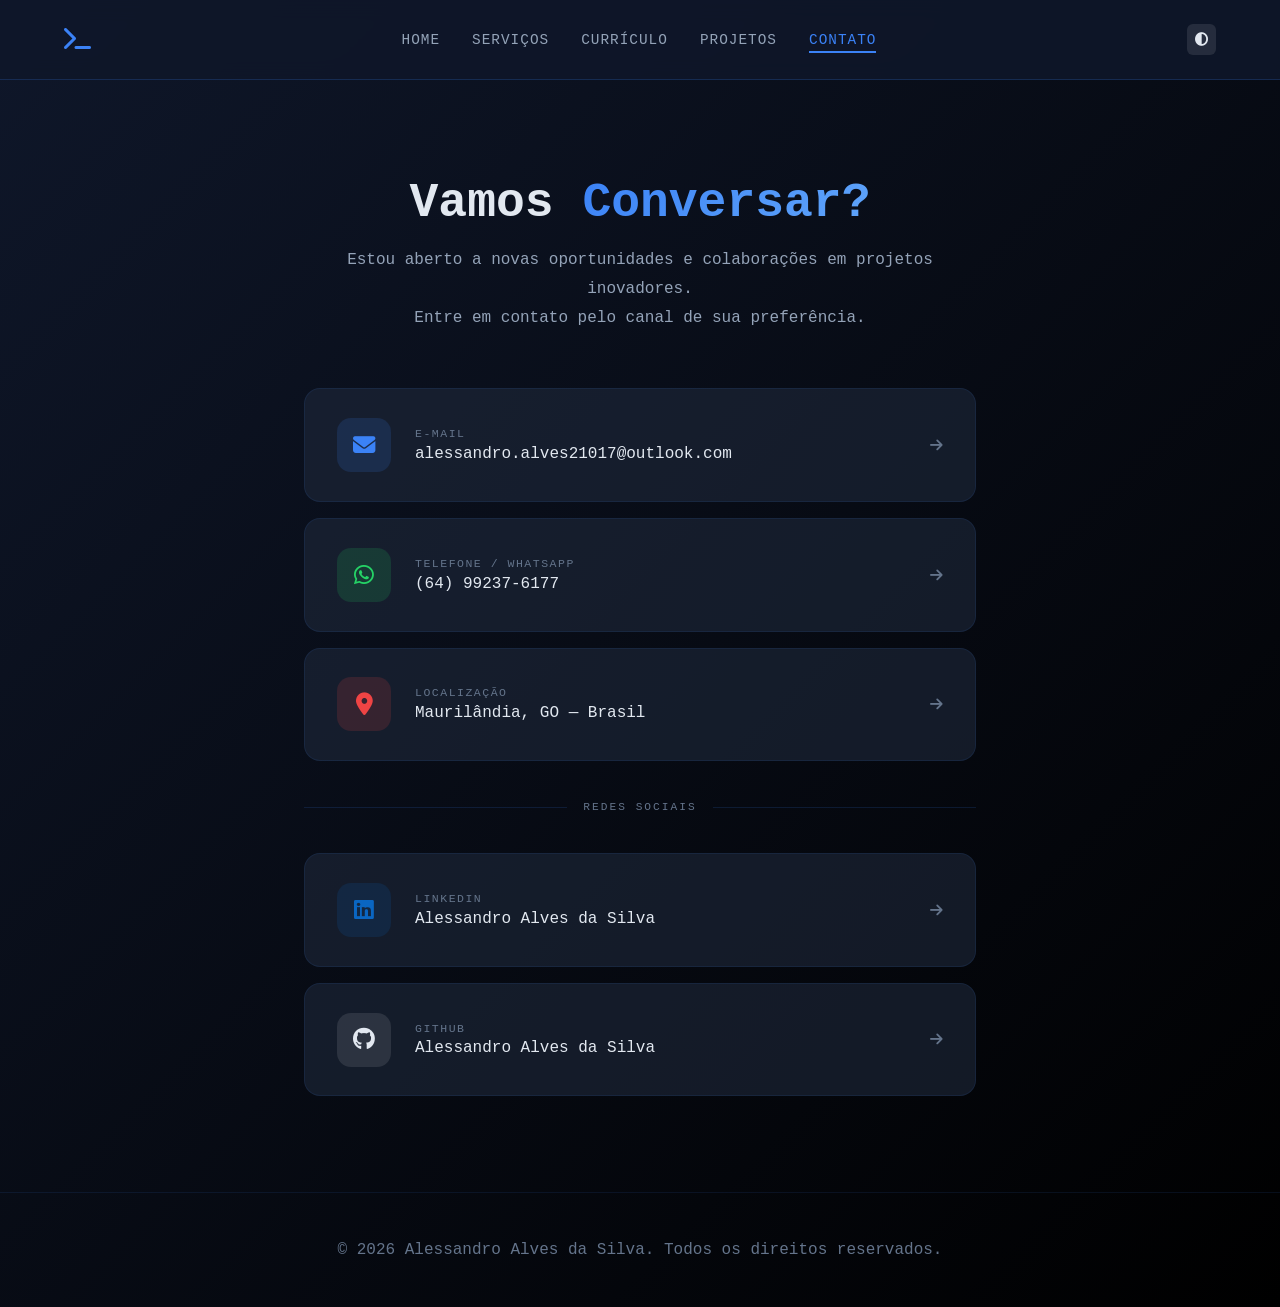
==== contato_page.html @ 9ee2d68c "Add files via upload" ====
<!DOCTYPE html>
<html lang="pt-BR">
<head>
    <meta charset="UTF-8">
    <meta name="viewport" content="width=device-width, initial-scale=1.0">
    <link rel="icon" href="/img/favicon.svg" type="image/svg+xml">
    <link rel="stylesheet" href="https://cdnjs.cloudflare.com/ajax/libs/font-awesome/6.5.1/css/all.min.css">
    <title>Contato - Alessandro Alves da Silva</title>
    <style>
        * {
            margin: 0;
            padding: 0;
            box-sizing: border-box;
        }

        body {
            font-family: 'Monaco', 'Courier New', monospace;
            background: linear-gradient(135deg, #0f172a 0%, #000000 100%);
            color: #e2e8f0;
            min-height: 100vh;
            transition: all 0.3s ease;
        }

        body.light-mode {
            background: linear-gradient(135deg, #f7fafc 0%, #edf2f7 100%);
            color: #1a202c;
        }

        header {
            display: flex;
            justify-content: space-between;
            align-items: center;
            padding: 1.5rem 5%;
            background: rgba(15, 23, 42, 0.9);
            backdrop-filter: blur(10px);
            border-bottom: 1px solid rgba(59, 130, 246, 0.2);
            position: sticky;
            top: 0;
            z-index: 100;
        }

        body.light-mode header {
            background: rgba(255, 255, 255, 0.8);
            border-bottom: 1px solid rgba(0, 0, 0, 0.1);
        }

        .logo {
            font-size: 1.5rem;
            color: #3b82f6;
            font-weight: bold;
        }

        .menu-toggle {
            display: none;
            background: rgba(255, 255, 255, 0.1);
            border: none;
            border-radius: 6px;
            padding: 0.5rem;
            cursor: pointer;
            color: #e2e8f0;
            transition: all 0.3s;
            font-size: 1.2rem;
        }

        .menu-toggle:hover {
            background: rgba(59, 130, 246, 0.3);
        }

        body.light-mode .menu-toggle {
            color: #1a202c;
        }

        nav {
            display: flex;
            gap: 2rem;
            align-items: center;
        }

        nav a {
            color: #94a3b8;
            text-decoration: none;
            font-size: 0.9rem;
            text-transform: uppercase;
            letter-spacing: 1px;
            transition: color 0.3s;
            position: relative;
        }

        nav a:hover, nav a.active {
            color: #3b82f6;
        }

        nav a.active::after {
            content: '';
            position: absolute;
            bottom: -5px;
            left: 0;
            right: 0;
            height: 2px;
            background: #3b82f6;
        }

        .controls {
            display: flex;
            gap: 0.5rem;
            align-items: center;
        }

        .icon-btn {
            background: rgba(255, 255, 255, 0.1);
            border: none;
            border-radius: 6px;
            padding: 0.5rem;
            cursor: pointer;
            color: #e2e8f0;
            transition: all 0.3s;
        }

        body.light-mode .icon-btn { color: #1a202c; }

        /* Contact Section */
        .contact-container {
            max-width: 800px;
            margin: 0 auto;
            padding: 6rem 5%;
        }

        .page-header {
            text-align: center;
            margin-bottom: 3.5rem;
        }

        .page-title {
            font-size: 3rem;
            margin-bottom: 1rem;
        }

        .page-title span {
            background: linear-gradient(135deg, #3b82f6 0%, #60a5fa 100%);
            -webkit-background-clip: text;
            -webkit-text-fill-color: transparent;
            background-clip: text;
        }

        .subtitle {
            color: #94a3b8;
            line-height: 1.8;
            font-size: 1rem;
        }

        body.light-mode .subtitle { color: #475569; }

        /* Contact Cards */
        .contact-cards {
            display: flex;
            flex-direction: column;
            gap: 1rem;
        }

        .contact-card {
            background: rgba(30, 41, 59, 0.6);
            border: 1px solid rgba(59, 130, 246, 0.1);
            border-radius: 16px;
            padding: 1.8rem 2rem;
            display: flex;
            align-items: center;
            gap: 1.5rem;
            text-decoration: none;
            color: inherit;
            transition: all 0.3s ease;
            position: relative;
            overflow: hidden;
        }

        body.light-mode .contact-card {
            background: rgba(255, 255, 255, 0.7);
            border: 1px solid rgba(0, 0, 0, 0.08);
        }

        .contact-card::before {
            content: '';
            position: absolute;
            inset: 0;
            background: linear-gradient(135deg, rgba(59, 130, 246, 0.05) 0%, transparent 100%);
            opacity: 0;
            transition: opacity 0.3s;
        }

        .contact-card:hover {
            transform: translateX(8px);
            border-color: rgba(59, 130, 246, 0.5);
            box-shadow: 0 4px 24px rgba(59, 130, 246, 0.12);
        }

        .contact-card:hover::before {
            opacity: 1;
        }

        .contact-icon {
            width: 54px;
            height: 54px;
            border-radius: 14px;
            display: flex;
            align-items: center;
            justify-content: center;
            font-size: 1.4rem;
            flex-shrink: 0;
            transition: transform 0.3s;
        }

        .contact-card:hover .contact-icon {
            transform: scale(1.1);
        }

        .contact-icon.email {
            background: rgba(59, 130, 246, 0.15);
            color: #3b82f6;
        }

        .contact-icon.whatsapp {
            background: rgba(37, 211, 102, 0.15);
            color: #25d366;
        }

        .contact-icon.location {
            background: rgba(239, 68, 68, 0.15);
            color: #ef4444;
        }

        .contact-icon.linkedin {
            background: rgba(10, 102, 194, 0.15);
            color: #0a66c2;
        }

        .contact-icon.github {
            background: rgba(255, 255, 255, 0.1);
            color: #e2e8f0;
        }

        body.light-mode .contact-icon.github {
            background: rgba(0, 0, 0, 0.08);
            color: #1a202c;
        }

        .contact-details {
            flex: 1;
        }

        .contact-label {
            color: #64748b;
            font-size: 0.72rem;
            text-transform: uppercase;
            letter-spacing: 1.5px;
            display: block;
            margin-bottom: 0.3rem;
        }

        .contact-value {
            color: #e2e8f0;
            font-size: 1rem;
        }

        body.light-mode .contact-value { color: #1a202c; }

        .contact-action {
            color: #3b82f6;
            font-size: 0.8rem;
            font-weight: bold;
            text-transform: uppercase;
            letter-spacing: 1px;
            opacity: 0;
            transition: opacity 0.3s;
            white-space: nowrap;
        }

        .contact-card:hover .contact-action {
            opacity: 1;
        }

        .arrow-icon {
            color: #64748b;
            font-size: 0.9rem;
            transition: all 0.3s;
        }

        .contact-card:hover .arrow-icon {
            color: #3b82f6;
            transform: translateX(4px);
        }

        /* Non-clickable location card */
        .contact-card.no-link {
            cursor: default;
        }

        .contact-card.no-link:hover {
            transform: none;
            border-color: rgba(59, 130, 246, 0.2);
            box-shadow: none;
        }

        .contact-card.no-link:hover .contact-action {
            opacity: 0;
        }

        .contact-card.no-link:hover .arrow-icon {
            transform: none;
            color: #64748b;
        }

        /* Divider */
        .section-divider {
            display: flex;
            align-items: center;
            gap: 1rem;
            margin: 1.5rem 0;
        }

        .section-divider::before,
        .section-divider::after {
            content: '';
            flex: 1;
            height: 1px;
            background: rgba(59, 130, 246, 0.15);
        }

        .divider-label {
            color: #64748b;
            font-size: 0.7rem;
            text-transform: uppercase;
            letter-spacing: 2px;
        }

        footer {
            text-align: center;
            padding: 3rem;
            color: #64748b;
            border-top: 1px solid rgba(59, 130, 246, 0.1);
        }

        @media (max-width: 768px) {
            .menu-toggle {
                display: block;
            }

            nav {
                position: absolute;
                top: 100%;
                left: 0;
                width: 100%;
                flex-direction: column;
                background: rgba(15, 23, 42, 0.98);
                backdrop-filter: blur(10px);
                padding: 0;
                gap: 0;
                max-height: 0;
                overflow: hidden;
                transition: max-height 0.3s ease-in-out;
                border-bottom: 1px solid rgba(59, 130, 246, 0.2);
            }

            body.light-mode nav {
                background: rgba(255, 255, 255, 0.98);
                border-bottom: 1px solid rgba(0, 0, 0, 0.1);
            }

            nav.active {
                max-height: 400px;
            }

            nav a {
                padding: 1rem 1.5rem;
                width: 100%;
                border-bottom: 1px solid rgba(59, 130, 246, 0.1);
                transition: all 0.3s;
            }

            nav a:hover {
                background: rgba(59, 130, 246, 0.1);
                padding-left: 2rem;
            }

            nav a.active::after {
                bottom: 0;
                height: 100%;
                width: 3px;
                left: 0;
                right: auto;
            }

            .page-title {
                font-size: 2.2rem;
            }

            .contact-card {
                padding: 1.4rem;
            }

            .contact-action {
                display: none;
            }
        }
    </style>
</head>
<body>
    <header>
        <div class="logo"><i class="fa-solid fa-terminal"></i></div>
        <nav id="navMenu">
            <a href="portfolio_home.html">HOME</a>
            <a href="servicos_page.html">SERVIÇOS</a>
            <a href="curriculo_page.html">CURRÍCULO</a>
            <a href="projetos_page.html">PROJETOS</a>
            <a href="#" class="active">CONTATO</a>
        </nav>
        <div class="controls">
            <button class="icon-btn" id="themeToggle"><i class="fa-solid fa-circle-half-stroke"></i></button>
        </div>
        <button class="icon-btn menu-toggle" id="menuToggle">
            <i class="fa-solid fa-bars"></i>
        </button>
    </header>

    <div class="contact-container">
        <div class="page-header">
            <h1 class="page-title">Vamos <span>Conversar?</span></h1>
            <p class="subtitle">Estou aberto a novas oportunidades e colaborações em projetos inovadores.<br>Entre em contato pelo canal de sua preferência.</p>
        </div>

        <div class="contact-cards">

            <a href="mailto:alessandro.alves21017@outlook.com" class="contact-card">
                <div class="contact-icon email">
                    <i class="fa-solid fa-envelope"></i>
                </div>
                <div class="contact-details">
                    <span class="contact-label">E-mail</span>
                    <span class="contact-value">alessandro.alves21017@outlook.com</span>
                </div>
                <span class="contact-action">Enviar e-mail</span>
                <i class="fa-solid fa-arrow-right arrow-icon"></i>
            </a>

            <a href="https://wa.me/5564992376177" target="_blank" rel="noopener noreferrer" class="contact-card">
                <div class="contact-icon whatsapp">
                    <i class="fa-brands fa-whatsapp"></i>
                </div>
                <div class="contact-details">
                    <span class="contact-label">Telefone / WhatsApp</span>
                    <span class="contact-value">(64) 99237-6177</span>
                </div>
                <span class="contact-action">Abrir WhatsApp</span>
                <i class="fa-solid fa-arrow-right arrow-icon"></i>
            </a>

            <a href="https://maps.google.com/?q=Maurilândia,GO,Brasil" target="_blank" rel="noopener noreferrer" class="contact-card">
                <div class="contact-icon location">
                    <i class="fa-solid fa-location-dot"></i>
                </div>
                <div class="contact-details">
                    <span class="contact-label">Localização</span>
                    <span class="contact-value">Maurilândia, GO — Brasil</span>
                </div>
                <span class="contact-action">Ver no mapa</span>
                <i class="fa-solid fa-arrow-right arrow-icon"></i>
            </a>

            <div class="section-divider">
                <span class="divider-label">Redes sociais</span>
            </div>

            <a href="https://www.linkedin.com/in/alessandro-alves-264b31196/" target="_blank" rel="noopener noreferrer" class="contact-card">
                <div class="contact-icon linkedin">
                    <i class="fa-brands fa-linkedin"></i>
                </div>
                <div class="contact-details">
                    <span class="contact-label">LinkedIn</span>
                    <span class="contact-value">Alessandro Alves da Silva</span>
                </div>
                <span class="contact-action">Ver perfil</span>
                <i class="fa-solid fa-arrow-right arrow-icon"></i>
            </a>

            <a href="https://github.com/AlessandroASilva1912" target="_blank" rel="noopener noreferrer" class="contact-card">
                <div class="contact-icon github">
                    <i class="fa-brands fa-github"></i>
                </div>
                <div class="contact-details">
                    <span class="contact-label">GitHub</span>
                    <span class="contact-value">Alessandro Alves da Silva</span>
                </div>
                <span class="contact-action">Ver perfil</span>
                <i class="fa-solid fa-arrow-right arrow-icon"></i>
            </a>

        </div>
    </div>

    <footer>
        <p>© 2026 Alessandro Alves da Silva. Todos os direitos reservados.</p>
    </footer>

    <script>
        const menuToggle = document.getElementById('menuToggle');
        const navMenu = document.getElementById('navMenu');

        menuToggle.addEventListener('click', () => {
            navMenu.classList.toggle('active');
            const icon = menuToggle.querySelector('i');
            icon.classList.toggle('fa-bars');
            icon.classList.toggle('fa-times');
        });

        navMenu.querySelectorAll('a').forEach(link => {
            link.addEventListener('click', () => {
                navMenu.classList.remove('active');
                const icon = menuToggle.querySelector('i');
                icon.classList.add('fa-bars');
                icon.classList.remove('fa-times');
            });
        });

        const themeToggle = document.getElementById('themeToggle');

        if (localStorage.getItem('theme') === 'light') {
            document.body.classList.add('light-mode');
        }

        themeToggle.addEventListener('click', () => {
            document.body.classList.toggle('light-mode');
            const isLight = document.body.classList.contains('light-mode');
            localStorage.setItem('theme', isLight ? 'light' : 'dark');
        });
    </script>
</body>
</html>
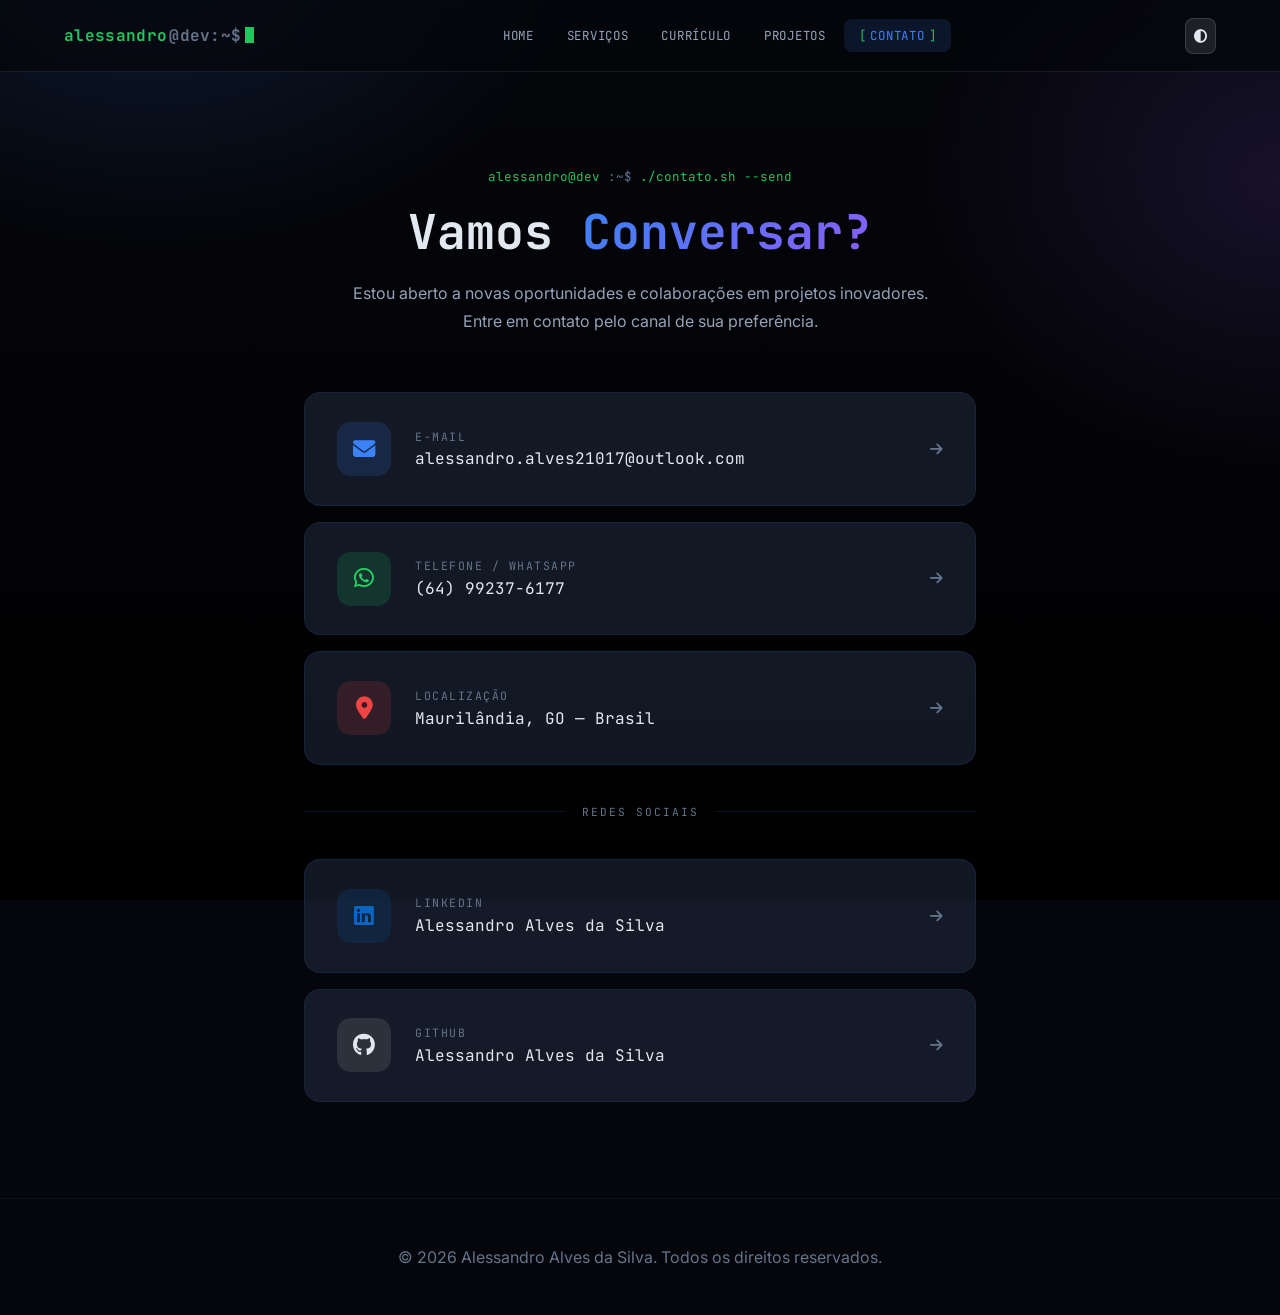
==== commit f28f2fbb: "Atualização do portfólio" ====
--- a/contato_page.html
+++ b/contato_page.html
@@ -3,8 +3,22 @@
 <head>
     <meta charset="UTF-8">
     <meta name="viewport" content="width=device-width, initial-scale=1.0">
-    <link rel="icon" href="/img/favicon.svg" type="image/svg+xml">
+    <link rel="canonical" href="https://alessandroasilva1912.github.io/portfolio/contato_page.html">
+    <meta name="description" content="Entre em contato com Alessandro Alves da Silva para oportunidades, freelas ou parcerias em TI e desenvolvimento.">
+    <meta property="og:type" content="website">
+    <meta property="og:title" content="Contato — Alessandro Alves da Silva">
+    <meta property="og:description" content="Entre em contato com Alessandro Alves da Silva para oportunidades, freelas ou parcerias em TI e desenvolvimento.">
+    <meta property="og:image" content="https://alessandroasilva1912.github.io/portfolio/img/1638328445280.jpg">
+    <meta property="og:url" content="https://alessandroasilva1912.github.io/portfolio/contato_page.html">
+    <meta name="twitter:card" content="summary_large_image">
+    <meta name="twitter:title" content="Contato — Alessandro Alves da Silva">
+    <meta name="twitter:description" content="Entre em contato com Alessandro Alves da Silva para oportunidades, freelas ou parcerias em TI e desenvolvimento.">
+    <meta name="twitter:image" content="https://alessandroasilva1912.github.io/portfolio/img/1638328445280.jpg">
+    <link rel="icon" href="img/favicon.svg" type="image/svg+xml">
     <link rel="stylesheet" href="https://cdnjs.cloudflare.com/ajax/libs/font-awesome/6.5.1/css/all.min.css">
+    <link rel="preconnect" href="https://fonts.googleapis.com">
+    <link rel="preconnect" href="https://fonts.gstatic.com" crossorigin>
+    <link href="https://fonts.googleapis.com/css2?family=JetBrains+Mono:wght@400;500;700;800&family=Inter:wght@400;500;600&display=swap" rel="stylesheet">
     <title>Contato - Alessandro Alves da Silva</title>
     <style>
         * {
@@ -401,12 +415,16 @@
             }
         }
     </style>
+    <link rel="stylesheet" href="css/enhance.css">
 </head>
 <body>
     <header>
-        <div class="logo"><i class="fa-solid fa-terminal"></i></div>
+        <a href="index.html" class="logo prompt-tag" style="text-decoration:none;">
+            <span class="p-user">alessandro</span><span class="p-sep">@dev:~$</span>
+            <span class="p-cursor"></span>
+        </a>
         <nav id="navMenu">
-            <a href="portfolio_home.html">HOME</a>
+            <a href="index.html">HOME</a>
             <a href="servicos_page.html">SERVIÇOS</a>
             <a href="curriculo_page.html">CURRÍCULO</a>
             <a href="projetos_page.html">PROJETOS</a>
@@ -422,6 +440,7 @@
 
     <div class="contact-container">
         <div class="page-header">
+            <div class="page-eyebrow">alessandro@dev<span class="p-sep">:~$</span> ./contato.sh --send</div>
             <h1 class="page-title">Vamos <span>Conversar?</span></h1>
             <p class="subtitle">Estou aberto a novas oportunidades e colaborações em projetos inovadores.<br>Entre em contato pelo canal de sua preferência.</p>
         </div>
@@ -531,5 +550,6 @@
             localStorage.setItem('theme', isLight ? 'light' : 'dark');
         });
     </script>
+    <script src="js/enhance.js"></script>
 </body>
-</html>+</html>
--- a/css/enhance.css
+++ b/css/enhance.css
@@ -0,0 +1,306 @@
+/* ==========================================================================
+   enhance.css — v2: camada de redesign real (nao so polimento).
+   Carrega DEPOIS do <style> de cada pagina, entao estas regras VENCEM
+   por ordem de origem quando a especificidade e igual (ex: "header",
+   "nav a", ".btn"), sem precisar de !important.
+   ========================================================================== */
+
+:root {
+  --font-mono: 'JetBrains Mono', 'Monaco', 'Courier New', monospace;
+  --font-body: 'Inter', -apple-system, sans-serif;
+  --signal: #22c55e;
+  --signal-dim: rgba(34, 197, 94, 0.35);
+  --accent: #3b82f6;
+  --accent-2: #8b5cf6;
+  --ease-out: cubic-bezier(0.16, 1, 0.3, 1);
+  --void: #05060b;
+}
+
+@media (prefers-reduced-motion: reduce) {
+  *, *::before, *::after {
+    animation-duration: 0.01ms !important;
+    animation-iteration-count: 1 !important;
+    transition-duration: 0.01ms !important;
+    scroll-behavior: auto !important;
+  }
+}
+
+html { scroll-behavior: smooth; }
+
+body { font-family: var(--font-mono); animation: pageIn 0.5s var(--ease-out) both; }
+p, li, textarea, input, select, .service-card p, .job-desc, .cert-card p { font-family: var(--font-body); }
+h1, h2, h3, h4, .logo, nav a, .btn, .icon-btn, .prompt-tag { font-family: var(--font-mono); }
+@keyframes pageIn { from { opacity: 0; } to { opacity: 1; } }
+
+/* ---------------------------------------------------------------------
+   Fundo: gradiente mais profundo + duas manchas de luz que respiram
+   devagar, atras de tudo (nao interfere em cliques).
+   --------------------------------------------------------------------- */
+body {
+  background-color: var(--void);
+  background-image:
+    radial-gradient(ellipse 700px 500px at 12% -5%, rgba(59, 130, 246, 0.16), transparent 60%),
+    radial-gradient(ellipse 600px 500px at 100% 20%, rgba(139, 92, 246, 0.14), transparent 60%),
+    linear-gradient(180deg, #05060b 0%, #000000 100%);
+  background-attachment: fixed;
+}
+body.light-mode {
+  background-color: #f7f8fb;
+  background-image:
+    radial-gradient(ellipse 700px 500px at 12% -5%, rgba(59, 130, 246, 0.08), transparent 60%),
+    radial-gradient(ellipse 600px 500px at 100% 20%, rgba(139, 92, 246, 0.07), transparent 60%),
+    linear-gradient(180deg, #f8fafc 0%, #eef1f6 100%);
+}
+
+/* ---------------------------------------------------------------------
+   Header / navegação
+   --------------------------------------------------------------------- */
+header {
+  background: rgba(5, 6, 11, 0.72) !important;
+  border-bottom: 1px solid rgba(255, 255, 255, 0.08) !important;
+  padding: 1.1rem 5% !important;
+}
+body.light-mode header {
+  background: rgba(255, 255, 255, 0.75) !important;
+  border-bottom: 1px solid rgba(0, 0, 0, 0.08) !important;
+}
+
+nav { gap: 0.25rem !important; }
+nav a {
+  padding: 0.5rem 0.9rem;
+  border-radius: 8px;
+  font-size: 0.78rem !important;
+  letter-spacing: 0.06em !important;
+  transition: color 0.25s var(--ease-out), background 0.25s var(--ease-out);
+}
+nav a:hover { background: rgba(59, 130, 246, 0.12); }
+nav a.active {
+  color: var(--accent) !important;
+  background: rgba(59, 130, 246, 0.14);
+}
+nav a.active::after { display: none !important; }
+nav a.active::before { content: '['; margin-right: 4px; color: var(--signal); }
+nav a.active::after { content: ']'; margin-left: 4px; color: var(--signal); display: inline !important; position: static !important; height: auto !important; background: none !important; }
+
+.icon-btn {
+  border: 1px solid rgba(255, 255, 255, 0.12) !important;
+  border-radius: 8px !important;
+}
+.icon-btn:hover { box-shadow: 0 0 0 3px rgba(59, 130, 246, 0.18); }
+
+/* ---------------------------------------------------------------------
+   Botões: primário preenchido com gradiente, sem perder o .btn base
+   --------------------------------------------------------------------- */
+.btn {
+  border-radius: 10px !important;
+  border: 1px solid rgba(59, 130, 246, 0.4) !important;
+  transition: all 0.35s var(--ease-out), transform 0.25s var(--ease-out) !important;
+  letter-spacing: 0.06em !important;
+}
+.btn:not(.social-btn) {
+  background: linear-gradient(135deg, var(--accent) 0%, var(--accent-2) 100%) !important;
+  color: #fff !important;
+  border: none !important;
+  box-shadow: 0 8px 24px rgba(59, 130, 246, 0.25);
+}
+.btn:not(.social-btn):hover {
+  transform: translateY(-3px);
+  box-shadow: 0 14px 34px rgba(139, 92, 246, 0.35) !important;
+  filter: brightness(1.08);
+}
+.btn.social-btn {
+  background: rgba(255, 255, 255, 0.04) !important;
+  color: #cbd5e1 !important;
+  border: 1px solid rgba(255, 255, 255, 0.14) !important;
+}
+.btn.social-btn:hover {
+  background: rgba(59, 130, 246, 0.16) !important;
+  color: #fff !important;
+  border-color: var(--accent) !important;
+}
+.btn:active { transform: translateY(-1px) scale(0.98); }
+
+/* ---------------------------------------------------------------------
+   Prompt-tag (logo) + cursor
+   --------------------------------------------------------------------- */
+.prompt-tag { display: inline-flex; align-items: baseline; gap: 2px; font-size: 1rem; font-weight: 700; letter-spacing: 0.02em; }
+.prompt-tag .p-user { color: var(--signal); }
+.prompt-tag .p-sep { color: #64748b; }
+.prompt-tag .p-cursor {
+  display: inline-block; width: 0.55em; height: 1em; background: var(--signal);
+  margin-left: 2px; transform: translateY(2px); animation: blink 1.1s steps(1) infinite;
+}
+@keyframes blink { 0%, 49% { opacity: 1; } 50%, 100% { opacity: 0; } }
+
+.status-dot {
+  display: inline-block; width: 8px; height: 8px; border-radius: 50%; background: var(--signal);
+  box-shadow: 0 0 0 0 var(--signal-dim); animation: pulseDot 2s infinite;
+}
+@keyframes pulseDot {
+  0% { box-shadow: 0 0 0 0 rgba(34, 197, 94, 0.55); }
+  70% { box-shadow: 0 0 0 8px rgba(34, 197, 94, 0); }
+  100% { box-shadow: 0 0 0 0 rgba(34, 197, 94, 0); }
+}
+
+/* ---------------------------------------------------------------------
+   Janela de terminal (elemento de assinatura, reutilizável)
+   --------------------------------------------------------------------- */
+.term-window {
+  background: rgba(13, 17, 28, 0.72);
+  border: 1px solid rgba(255, 255, 255, 0.09);
+  border-radius: 12px;
+  overflow: hidden;
+  backdrop-filter: blur(10px);
+  box-shadow: 0 20px 50px rgba(0, 0, 0, 0.35);
+}
+body.light-mode .term-window {
+  background: rgba(255, 255, 255, 0.85);
+  border-color: rgba(0, 0, 0, 0.08);
+}
+.term-titlebar {
+  display: flex;
+  align-items: center;
+  gap: 0.5rem;
+  padding: 0.65rem 1rem;
+  background: rgba(255, 255, 255, 0.03);
+  border-bottom: 1px solid rgba(255, 255, 255, 0.08);
+}
+body.light-mode .term-titlebar { background: rgba(0, 0, 0, 0.03); border-color: rgba(0, 0, 0, 0.06); }
+.term-dot { width: 10px; height: 10px; border-radius: 50%; }
+.term-dot.r { background: #ff5f57; }
+.term-dot.y { background: #febc2e; }
+.term-dot.g { background: #28c840; }
+.term-titlebar span.term-name {
+  margin-left: 0.5rem;
+  font-size: 0.72rem;
+  color: #94a3b8;
+  letter-spacing: 0.04em;
+}
+.term-body {
+  padding: 1.4rem 1.5rem;
+  font-size: 0.88rem;
+  line-height: 1.9;
+  color: #cbd5e1;
+}
+body.light-mode .term-body { color: #334155; }
+.term-body .tl { color: var(--signal); }
+.term-body .tp { color: #64748b; margin-right: 0.4em; }
+
+/* ---------------------------------------------------------------------
+   Chips / badges de skill
+   --------------------------------------------------------------------- */
+.chip-row { display: flex; flex-wrap: wrap; gap: 0.55rem; }
+.chip {
+  font-size: 0.72rem;
+  padding: 0.35rem 0.75rem;
+  border-radius: 999px;
+  border: 1px solid rgba(59, 130, 246, 0.35);
+  color: #93c5fd;
+  background: rgba(59, 130, 246, 0.08);
+  letter-spacing: 0.03em;
+}
+body.light-mode .chip { color: #1d4ed8; background: rgba(59, 130, 246, 0.08); }
+
+/* ---------------------------------------------------------------------
+   Anel de foto com gradiente girando devagar
+   --------------------------------------------------------------------- */
+.profile-ring {
+  position: absolute !important;
+  inset: 0 !important;
+  border-radius: 50% !important;
+  background: transparent !important;
+  padding: 6px !important;
+}
+.profile-ring::before {
+  content: '';
+  position: absolute;
+  inset: 0;
+  border-radius: 50%;
+  background: conic-gradient(from 0deg, var(--accent), var(--accent-2), var(--signal), var(--accent));
+  animation: spinRing 8s linear infinite;
+  z-index: 0;
+}
+.profile-ring .profile-img { position: relative; z-index: 1; }
+@keyframes spinRing { to { transform: rotate(360deg); } }
+
+/* ---------------------------------------------------------------------
+   Scroll reveal
+   --------------------------------------------------------------------- */
+.reveal { opacity: 0; transform: translateY(24px); transition: opacity 0.7s var(--ease-out), transform 0.7s var(--ease-out); }
+.reveal.is-visible { opacity: 1; transform: translateY(0); }
+
+a:focus-visible, button:focus-visible, input:focus-visible, textarea:focus-visible, select:focus-visible {
+  outline: 2px solid var(--signal); outline-offset: 3px; border-radius: 4px;
+}
+
+.service-card, .project-card, .job-item, .skill-card, .cert-card, .education-item {
+  transition: transform 0.45s var(--ease-out), box-shadow 0.45s var(--ease-out), border-color 0.45s var(--ease-out) !important;
+}
+.service-card:hover, .project-card:hover { transform: translateY(-6px) !important; border-color: rgba(59, 130, 246, 0.4) !important; }
+
+body.page-leaving { opacity: 0; transition: opacity 0.25s ease; }
+
+.typewriter { display: inline-block; border-right: 2px solid var(--signal); padding-right: 4px; animation: caretBlink 0.9s steps(1) infinite; min-height: 1.2em; }
+@keyframes caretBlink { 0%, 49% { border-color: var(--signal); } 50%, 100% { border-color: transparent; } }
+
+#scrollProgress { position: fixed; top: 0; left: 0; height: 3px; width: 0%; background: linear-gradient(90deg, var(--signal), var(--accent)); z-index: 999; transition: width 0.1s linear; }
+
+/* ---------------------------------------------------------------------
+   Título de página com gradiente mais forte
+   --------------------------------------------------------------------- */
+.page-title span, .name {
+  background: linear-gradient(135deg, var(--accent) 0%, var(--accent-2) 100%) !important;
+  -webkit-background-clip: text !important;
+  -webkit-text-fill-color: transparent !important;
+  background-clip: text !important;
+}
+
+/* ---------------------------------------------------------------------
+   Hero: escala tipografica maior e eyebrow em modo prompt
+   --------------------------------------------------------------------- */
+.hero-content .name {
+  font-size: clamp(2.6rem, 5.2vw, 4.6rem) !important;
+  line-height: 1.05 !important;
+  letter-spacing: -0.01em;
+}
+.hero-content h3 { margin-bottom: 1.2rem !important; }
+.hero-eyebrow {
+  display: inline-flex;
+  align-items: center;
+  gap: 0.5rem;
+  font-size: 0.78rem;
+  color: var(--signal);
+  letter-spacing: 0.08em;
+  margin-bottom: 0.8rem;
+}
+.hero-eyebrow .p-sep { color: #64748b; }
+
+/* ---------------------------------------------------------------------
+   Responsividade dos elementos novos (term-window, chips, eyebrow)
+   --------------------------------------------------------------------- */
+@media (max-width: 968px) {
+  .hero-eyebrow { justify-content: center; }
+  .chip-row { justify-content: center; }
+  .term-body { font-size: 0.82rem; padding: 1.1rem 1.2rem; line-height: 1.8; }
+  .term-titlebar { padding: 0.55rem 0.9rem; }
+}
+
+@media (max-width: 480px) {
+  .hero-content .name { font-size: 2.1rem !important; }
+  .term-window { margin: 1.2rem 0 !important; }
+  .chip { font-size: 0.68rem; padding: 0.3rem 0.65rem; }
+  .hero-eyebrow { font-size: 0.7rem; flex-wrap: wrap; }
+}
+
+/* Eyebrow reutilizado como título de seção nas páginas internas */
+.page-eyebrow {
+  display: flex;
+  justify-content: center;
+  align-items: center;
+  gap: 0.5rem;
+  font-size: 0.78rem;
+  color: var(--signal);
+  letter-spacing: 0.08em;
+  margin-bottom: 0.9rem;
+}
+.page-eyebrow .p-sep { color: #64748b; }
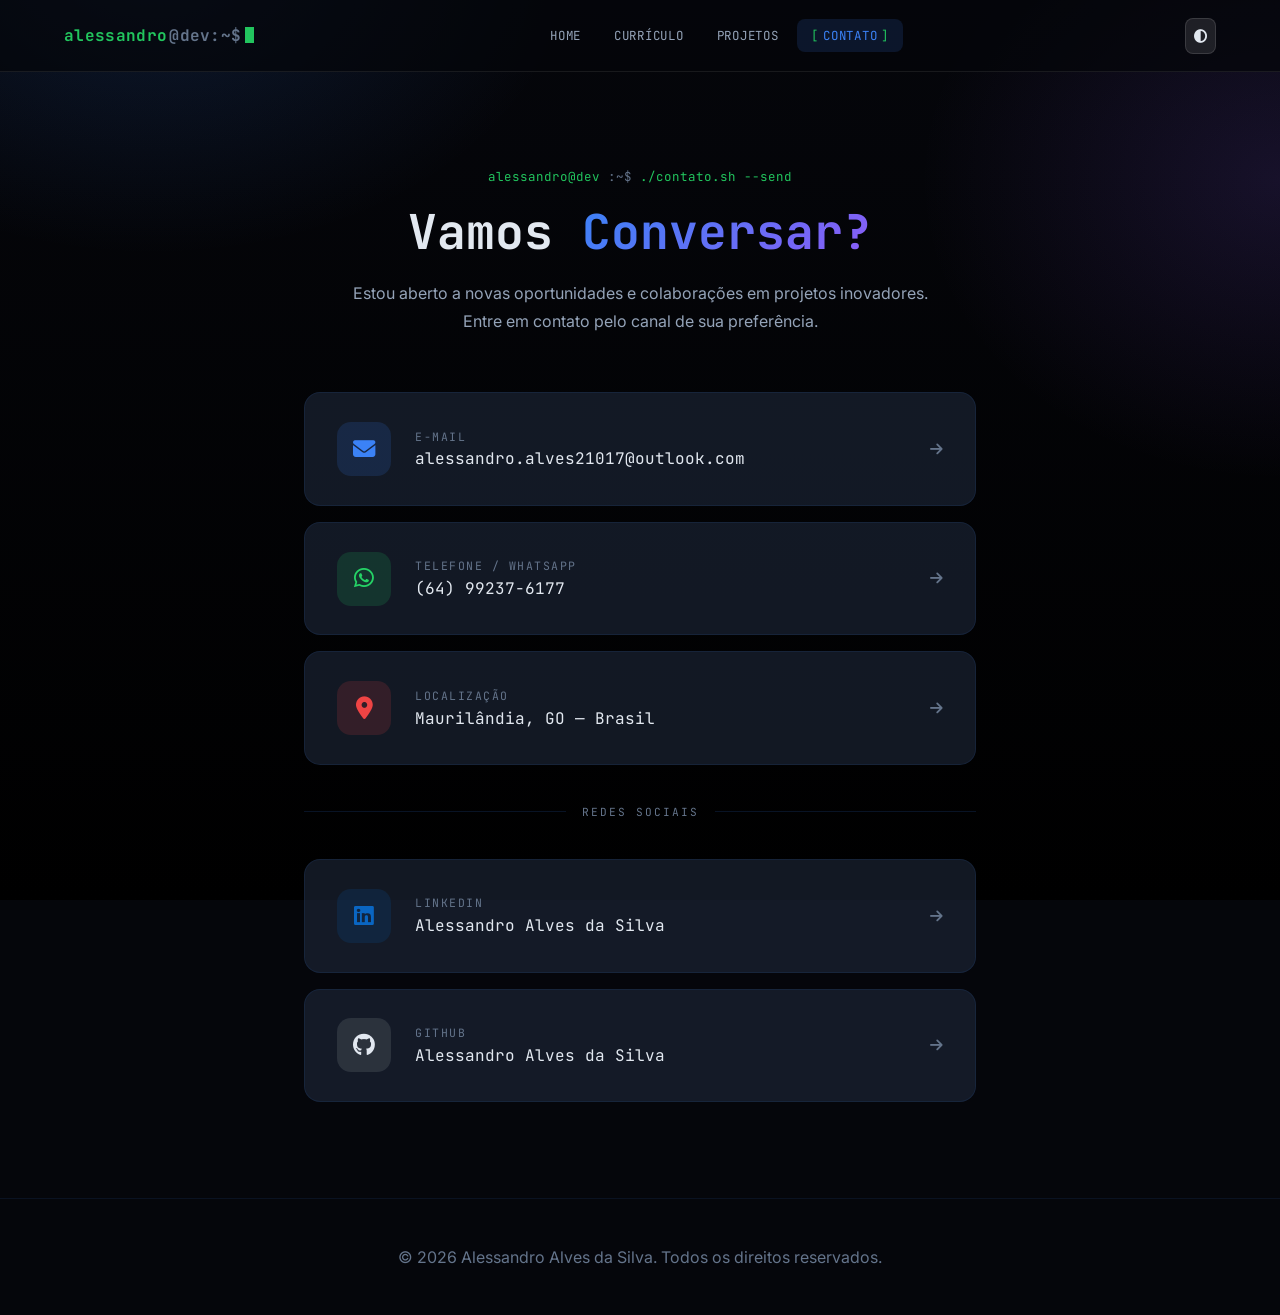
==== commit aba07a2b: "Atualização do projeto" ====
--- a/contato_page.html
+++ b/contato_page.html
@@ -425,7 +425,6 @@
         </a>
         <nav id="navMenu">
             <a href="index.html">HOME</a>
-            <a href="servicos_page.html">SERVIÇOS</a>
             <a href="curriculo_page.html">CURRÍCULO</a>
             <a href="projetos_page.html">PROJETOS</a>
             <a href="#" class="active">CONTATO</a>
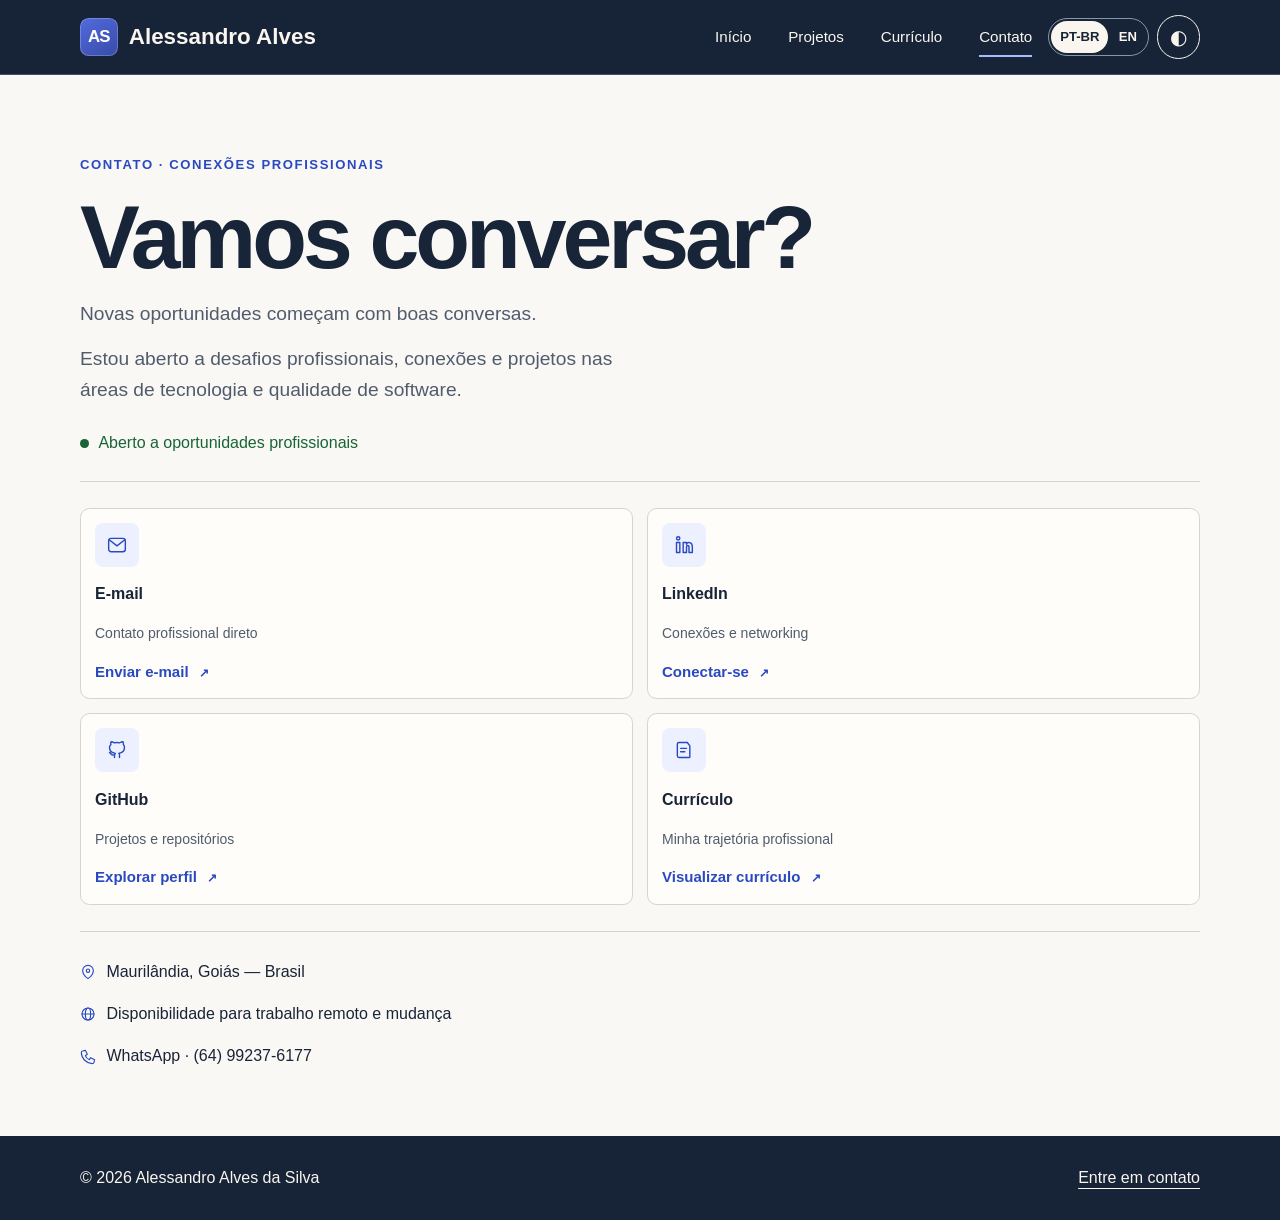
==== commit 0bd44e1c: "Atualiza portfólio, currículo, cursos e certificados" ====
--- a/contato_page.html
+++ b/contato_page.html
@@ -1,554 +1,159 @@
 <!DOCTYPE html>
 <html lang="pt-BR">
+
 <head>
-    <meta charset="UTF-8">
-    <meta name="viewport" content="width=device-width, initial-scale=1.0">
-    <link rel="canonical" href="https://alessandroasilva1912.github.io/portfolio/contato_page.html">
-    <meta name="description" content="Entre em contato com Alessandro Alves da Silva para oportunidades, freelas ou parcerias em TI e desenvolvimento.">
-    <meta property="og:type" content="website">
-    <meta property="og:title" content="Contato — Alessandro Alves da Silva">
-    <meta property="og:description" content="Entre em contato com Alessandro Alves da Silva para oportunidades, freelas ou parcerias em TI e desenvolvimento.">
-    <meta property="og:image" content="https://alessandroasilva1912.github.io/portfolio/img/1638328445280.jpg">
-    <meta property="og:url" content="https://alessandroasilva1912.github.io/portfolio/contato_page.html">
-    <meta name="twitter:card" content="summary_large_image">
-    <meta name="twitter:title" content="Contato — Alessandro Alves da Silva">
-    <meta name="twitter:description" content="Entre em contato com Alessandro Alves da Silva para oportunidades, freelas ou parcerias em TI e desenvolvimento.">
-    <meta name="twitter:image" content="https://alessandroasilva1912.github.io/portfolio/img/1638328445280.jpg">
-    <link rel="icon" href="img/favicon.svg" type="image/svg+xml">
-    <link rel="stylesheet" href="https://cdnjs.cloudflare.com/ajax/libs/font-awesome/6.5.1/css/all.min.css">
-    <link rel="preconnect" href="https://fonts.googleapis.com">
-    <link rel="preconnect" href="https://fonts.gstatic.com" crossorigin>
-    <link href="https://fonts.googleapis.com/css2?family=JetBrains+Mono:wght@400;500;700;800&family=Inter:wght@400;500;600&display=swap" rel="stylesheet">
-    <title>Contato - Alessandro Alves da Silva</title>
-    <style>
-        * {
-            margin: 0;
-            padding: 0;
-            box-sizing: border-box;
-        }
+    <meta charset="utf-8" />
+    <meta content="width=device-width, initial-scale=1.0" name="viewport" />
+    <link href="https://alessandroasilva1912.github.io/portfolio/contato_page.html" rel="canonical" />
+    <meta content="Contato de Alessandro Alves da Silva para oportunidades de QA Júnior." name="description" />
+    <meta content="website" property="og:type" />
+    <meta content="Contato — Alessandro Alves da Silva" property="og:title" />
+    <meta content="Contato de Alessandro Alves da Silva para oportunidades de QA Júnior." property="og:description" />
+    <meta content="https://alessandroasilva1912.github.io/portfolio/img/FOTO_Perfil.jpg" property="og:image" />
+    <meta content="https://alessandroasilva1912.github.io/portfolio/contato_page.html" property="og:url" />
+    <meta content="summary_large_image" name="twitter:card" />
+    <meta content="Contato — Alessandro Alves da Silva" name="twitter:title" />
+    <meta content="Contato de Alessandro Alves da Silva para oportunidades de QA Júnior." name="twitter:description" />
+    <meta content="https://alessandroasilva1912.github.io/portfolio/img/FOTO_Perfil.jpg" name="twitter:image" />
+    <link href="img/favicon.svg" rel="icon" type="image/svg+xml" />
+    <title>
+        Contato - Alessandro Alves da Silva
+    </title>
+    <link href="css/portfolio.css" rel="stylesheet" />
+    <script defer src="js/translations.js"></script>
+    <link href="css/contact.css" rel="stylesheet" />
+    <script defer src="js/contact-translations.js"></script>
+    <script defer src="js/i18n.js"></script>
+    <script defer="" src="js/portfolio.js">
+    </script>
+</head>
 
-        body {
-            font-family: 'Monaco', 'Courier New', monospace;
-            background: linear-gradient(135deg, #0f172a 0%, #000000 100%);
-            color: #e2e8f0;
-            min-height: 100vh;
-            transition: all 0.3s ease;
-        }
+<body>
+    <a class="skip" href="#principal">
+        Pular para o conteúdo
+    </a>
+    <header>
+        <div class="wrap top">
+            <a class="brand" href="index.html">
+                <span aria-hidden="true" class="mark">AS</span>
+                Alessandro Alves
+            </a>
+            <nav aria-label="Principal">
+                <a href="index.html">
+                    Início
+                </a>
+                <a href="projetos_page.html">
+                    Projetos
+                </a>
+                <a href="curriculo_page.html">
+                    Currículo
+                </a>
+                <a aria-current="page" href="contato_page.html">
+                    Contato
+                </a>
+            </nav>
+            <div class="header-tools">
+                <div class="language-switch" role="group" aria-label="Idioma">
+                    <button type="button" lang="pt-BR" data-lang="pt-BR" aria-label="Português do Brasil"
+                        aria-pressed="true">PT-BR</button>
+                    <button type="button" lang="en" data-lang="en" aria-label="English" aria-pressed="false">EN</button>
+                </div>
+                <button aria-label="Tema escuro" aria-pressed="false" class="theme" title="Alternar tema">
+                    ◐
+                </button>
+            </div>
+        </div>
+    </header>
+    <main id="principal">
+        <div class="wrap section">
+            <p class="kicker">
+                Contato · Conexões profissionais
+            </p>
+            <h1>
+                Vamos conversar?
+            </h1>
+            <p class="intro">
+                Novas oportunidades começam com boas conversas.
+            </p>
+            <p class="intro">
+                Estou aberto a desafios profissionais, conexões e projetos nas áreas de tecnologia e qualidade de
+                software.
+            </p>
+            <p class="contact-status">Aberto a oportunidades profissionais</p>
+            <div class="contact-grid">
+                <a class="channel-card" href="mailto:alessandro.alves21017@outlook.com">
+                    <span class="channel-icon"><svg aria-hidden="true" focusable="false" viewBox="0 0 24 24" fill="none"
+                            stroke="currentColor" stroke-width="1.7" stroke-linecap="round" stroke-linejoin="round">
+                            <rect x="2" y="4" width="20" height="16" rx="3" />
+                            <path d="m3 6 9 7 9-7" />
+                        </svg></span>
+                    <strong>E-mail</strong>
+                    <span class="channel-description">Contato profissional direto</span>
+                    <span class="channel-action">Enviar e-mail <span aria-hidden="true">↗</span></span>
+                </a>
+                <a class="channel-card" href="https://www.linkedin.com/in/alessandro-alves-264b31196/">
+                    <span class="channel-icon"><svg aria-hidden="true" focusable="false" viewBox="0 0 24 24" fill="none"
+                            stroke="currentColor" stroke-width="1.7" stroke-linecap="round" stroke-linejoin="round">
+                            <rect x="3" y="9" width="4" height="12" />
+                            <circle cx="5" cy="4" r="2" />
+                            <path d="M11 21V9h4v2c1-3 7-3 7 3v7h-4v-7c0-2-3-2-3 0v7z" />
+                        </svg></span>
+                    <strong>LinkedIn</strong>
+                    <span class="channel-description">Conexões e networking</span>
+                    <span class="channel-action">Conectar-se <span aria-hidden="true">↗</span></span>
+                </a>
+                <a class="channel-card" href="https://github.com/AlessandroASilva1912">
+                    <span class="channel-icon"><svg aria-hidden="true" focusable="false" viewBox="0 0 24 24" fill="none"
+                            stroke="currentColor" stroke-width="1.7" stroke-linecap="round" stroke-linejoin="round">
+                            <path
+                                d="M9 21v-3c-4 1-4-2-6-3m12 6v-3c0-1-.3-2-1-2 4-.5 7-2.1 7-7 0-1.5-.5-2.8-1.5-3.8.2-1 .2-2.2-.4-3.2-1.8 0-3 .8-4 1.4a14 14 0 0 0-6.2 0C7.5 2.5 6.4 2 5 2c-.6 1.1-.7 2.3-.3 3.4C3.6 6.4 3 7.7 3 9c0 4.8 3 6.5 7 7-.8.6-1 1.3-1 2" />
+                        </svg></span>
+                    <strong>GitHub</strong>
+                    <span class="channel-description">Projetos e repositórios</span>
+                    <span class="channel-action">Explorar perfil <span aria-hidden="true">↗</span></span>
+                </a>
+                <a class="channel-card" href="curriculo_page.html">
+                    <span class="channel-icon"><svg aria-hidden="true" focusable="false" viewBox="0 0 24 24" fill="none"
+                            stroke="currentColor" stroke-width="1.7" stroke-linecap="round" stroke-linejoin="round">
+                            <path d="M6 3h10l3 4v13a1 1 0 0 1-1 1H6a2 2 0 0 1-2-2V5a2 2 0 0 1 2-2Z" />
+                            <path d="M8 10h7m-7 4h5" />
+                        </svg></span>
+                    <strong>Currículo</strong>
+                    <span class="channel-description">Minha trajetória profissional</span>
+                    <span class="channel-action">Visualizar currículo <span aria-hidden="true">↗</span></span>
+                </a>
+            </div>
+            <div class="contact-details">
+                <a href="https://maps.google.com/?q=Maurilândia,GO,Brasil"><svg aria-hidden="true" focusable="false"
+                        viewBox="0 0 24 24" fill="none" stroke="currentColor" stroke-width="1.7" stroke-linecap="round"
+                        stroke-linejoin="round">
+                        <path d="M20 10c0 6-8 12-8 12S4 16 4 10a8 8 0 0 1 16 0Z" />
+                        <circle cx="12" cy="10" r="2.5" />
+                    </svg> Maurilândia, Goiás — Brasil</a>
+                <p><svg aria-hidden="true" focusable="false" viewBox="0 0 24 24" fill="none" stroke="currentColor"
+                        stroke-width="1.7" stroke-linecap="round" stroke-linejoin="round">
+                        <circle cx="12" cy="12" r="9" />
+                        <ellipse cx="12" cy="12" rx="4" ry="9" />
+                        <path d="M3 12h18" />
+                    </svg> Disponibilidade para trabalho remoto e mudança</p>
+                <a href="https://wa.me/5564992376177"><svg aria-hidden="true" focusable="false" viewBox="0 0 24 24"
+                        fill="none" stroke="currentColor" stroke-width="1.7" stroke-linecap="round"
+                        stroke-linejoin="round">
+                        <path d="m4 3 4-1 3 6-3 2c1 3 3 5 6 6l2-3 6 3-1 4c-.4 1.5-2 2-3 2C9 21 2 14 2 5c0-1 1-2 2-2Z" />
+                    </svg> WhatsApp · (64) 99237-6177</a>
+            </div>
+        </div>
+    </main>
+    <footer>
+        <div class="wrap foot">
+            <span>
+                © 2026 Alessandro Alves da Silva
+            </span>
+            <a href="contato_page.html">
+                Entre em contato
+            </a>
+        </div>
+    </footer>
+</body>
 
-        body.light-mode {
-            background: linear-gradient(135deg, #f7fafc 0%, #edf2f7 100%);
-            color: #1a202c;
-        }
-
-        header {
-            display: flex;
-            justify-content: space-between;
-            align-items: center;
-            padding: 1.5rem 5%;
-            background: rgba(15, 23, 42, 0.9);
-            backdrop-filter: blur(10px);
-            border-bottom: 1px solid rgba(59, 130, 246, 0.2);
-            position: sticky;
-            top: 0;
-            z-index: 100;
-        }
-
-        body.light-mode header {
-            background: rgba(255, 255, 255, 0.8);
-            border-bottom: 1px solid rgba(0, 0, 0, 0.1);
-        }
-
-        .logo {
-            font-size: 1.5rem;
-            color: #3b82f6;
-            font-weight: bold;
-        }
-
-        .menu-toggle {
-            display: none;
-            background: rgba(255, 255, 255, 0.1);
-            border: none;
-            border-radius: 6px;
-            padding: 0.5rem;
-            cursor: pointer;
-            color: #e2e8f0;
-            transition: all 0.3s;
-            font-size: 1.2rem;
-        }
-
-        .menu-toggle:hover {
-            background: rgba(59, 130, 246, 0.3);
-        }
-
-        body.light-mode .menu-toggle {
-            color: #1a202c;
-        }
-
-        nav {
-            display: flex;
-            gap: 2rem;
-            align-items: center;
-        }
-
-        nav a {
-            color: #94a3b8;
-            text-decoration: none;
-            font-size: 0.9rem;
-            text-transform: uppercase;
-            letter-spacing: 1px;
-            transition: color 0.3s;
-            position: relative;
-        }
-
-        nav a:hover, nav a.active {
-            color: #3b82f6;
-        }
-
-        nav a.active::after {
-            content: '';
-            position: absolute;
-            bottom: -5px;
-            left: 0;
-            right: 0;
-            height: 2px;
-            background: #3b82f6;
-        }
-
-        .controls {
-            display: flex;
-            gap: 0.5rem;
-            align-items: center;
-        }
-
-        .icon-btn {
-            background: rgba(255, 255, 255, 0.1);
-            border: none;
-            border-radius: 6px;
-            padding: 0.5rem;
-            cursor: pointer;
-            color: #e2e8f0;
-            transition: all 0.3s;
-        }
-
-        body.light-mode .icon-btn { color: #1a202c; }
-
-        /* Contact Section */
-        .contact-container {
-            max-width: 800px;
-            margin: 0 auto;
-            padding: 6rem 5%;
-        }
-
-        .page-header {
-            text-align: center;
-            margin-bottom: 3.5rem;
-        }
-
-        .page-title {
-            font-size: 3rem;
-            margin-bottom: 1rem;
-        }
-
-        .page-title span {
-            background: linear-gradient(135deg, #3b82f6 0%, #60a5fa 100%);
-            -webkit-background-clip: text;
-            -webkit-text-fill-color: transparent;
-            background-clip: text;
-        }
-
-        .subtitle {
-            color: #94a3b8;
-            line-height: 1.8;
-            font-size: 1rem;
-        }
-
-        body.light-mode .subtitle { color: #475569; }
-
-        /* Contact Cards */
-        .contact-cards {
-            display: flex;
-            flex-direction: column;
-            gap: 1rem;
-        }
-
-        .contact-card {
-            background: rgba(30, 41, 59, 0.6);
-            border: 1px solid rgba(59, 130, 246, 0.1);
-            border-radius: 16px;
-            padding: 1.8rem 2rem;
-            display: flex;
-            align-items: center;
-            gap: 1.5rem;
-            text-decoration: none;
-            color: inherit;
-            transition: all 0.3s ease;
-            position: relative;
-            overflow: hidden;
-        }
-
-        body.light-mode .contact-card {
-            background: rgba(255, 255, 255, 0.7);
-            border: 1px solid rgba(0, 0, 0, 0.08);
-        }
-
-        .contact-card::before {
-            content: '';
-            position: absolute;
-            inset: 0;
-            background: linear-gradient(135deg, rgba(59, 130, 246, 0.05) 0%, transparent 100%);
-            opacity: 0;
-            transition: opacity 0.3s;
-        }
-
-        .contact-card:hover {
-            transform: translateX(8px);
-            border-color: rgba(59, 130, 246, 0.5);
-            box-shadow: 0 4px 24px rgba(59, 130, 246, 0.12);
-        }
-
-        .contact-card:hover::before {
-            opacity: 1;
-        }
-
-        .contact-icon {
-            width: 54px;
-            height: 54px;
-            border-radius: 14px;
-            display: flex;
-            align-items: center;
-            justify-content: center;
-            font-size: 1.4rem;
-            flex-shrink: 0;
-            transition: transform 0.3s;
-        }
-
-        .contact-card:hover .contact-icon {
-            transform: scale(1.1);
-        }
-
-        .contact-icon.email {
-            background: rgba(59, 130, 246, 0.15);
-            color: #3b82f6;
-        }
-
-        .contact-icon.whatsapp {
-            background: rgba(37, 211, 102, 0.15);
-            color: #25d366;
-        }
-
-        .contact-icon.location {
-            background: rgba(239, 68, 68, 0.15);
-            color: #ef4444;
-        }
-
-        .contact-icon.linkedin {
-            background: rgba(10, 102, 194, 0.15);
-            color: #0a66c2;
-        }
-
-        .contact-icon.github {
-            background: rgba(255, 255, 255, 0.1);
-            color: #e2e8f0;
-        }
-
-        body.light-mode .contact-icon.github {
-            background: rgba(0, 0, 0, 0.08);
-            color: #1a202c;
-        }
-
-        .contact-details {
-            flex: 1;
-        }
-
-        .contact-label {
-            color: #64748b;
-            font-size: 0.72rem;
-            text-transform: uppercase;
-            letter-spacing: 1.5px;
-            display: block;
-            margin-bottom: 0.3rem;
-        }
-
-        .contact-value {
-            color: #e2e8f0;
-            font-size: 1rem;
-        }
-
-        body.light-mode .contact-value { color: #1a202c; }
-
-        .contact-action {
-            color: #3b82f6;
-            font-size: 0.8rem;
-            font-weight: bold;
-            text-transform: uppercase;
-            letter-spacing: 1px;
-            opacity: 0;
-            transition: opacity 0.3s;
-            white-space: nowrap;
-        }
-
-        .contact-card:hover .contact-action {
-            opacity: 1;
-        }
-
-        .arrow-icon {
-            color: #64748b;
-            font-size: 0.9rem;
-            transition: all 0.3s;
-        }
-
-        .contact-card:hover .arrow-icon {
-            color: #3b82f6;
-            transform: translateX(4px);
-        }
-
-        /* Non-clickable location card */
-        .contact-card.no-link {
-            cursor: default;
-        }
-
-        .contact-card.no-link:hover {
-            transform: none;
-            border-color: rgba(59, 130, 246, 0.2);
-            box-shadow: none;
-        }
-
-        .contact-card.no-link:hover .contact-action {
-            opacity: 0;
-        }
-
-        .contact-card.no-link:hover .arrow-icon {
-            transform: none;
-            color: #64748b;
-        }
-
-        /* Divider */
-        .section-divider {
-            display: flex;
-            align-items: center;
-            gap: 1rem;
-            margin: 1.5rem 0;
-        }
-
-        .section-divider::before,
-        .section-divider::after {
-            content: '';
-            flex: 1;
-            height: 1px;
-            background: rgba(59, 130, 246, 0.15);
-        }
-
-        .divider-label {
-            color: #64748b;
-            font-size: 0.7rem;
-            text-transform: uppercase;
-            letter-spacing: 2px;
-        }
-
-        footer {
-            text-align: center;
-            padding: 3rem;
-            color: #64748b;
-            border-top: 1px solid rgba(59, 130, 246, 0.1);
-        }
-
-        @media (max-width: 768px) {
-            .menu-toggle {
-                display: block;
-            }
-
-            nav {
-                position: absolute;
-                top: 100%;
-                left: 0;
-                width: 100%;
-                flex-direction: column;
-                background: rgba(15, 23, 42, 0.98);
-                backdrop-filter: blur(10px);
-                padding: 0;
-                gap: 0;
-                max-height: 0;
-                overflow: hidden;
-                transition: max-height 0.3s ease-in-out;
-                border-bottom: 1px solid rgba(59, 130, 246, 0.2);
-            }
-
-            body.light-mode nav {
-                background: rgba(255, 255, 255, 0.98);
-                border-bottom: 1px solid rgba(0, 0, 0, 0.1);
-            }
-
-            nav.active {
-                max-height: 400px;
-            }
-
-            nav a {
-                padding: 1rem 1.5rem;
-                width: 100%;
-                border-bottom: 1px solid rgba(59, 130, 246, 0.1);
-                transition: all 0.3s;
-            }
-
-            nav a:hover {
-                background: rgba(59, 130, 246, 0.1);
-                padding-left: 2rem;
-            }
-
-            nav a.active::after {
-                bottom: 0;
-                height: 100%;
-                width: 3px;
-                left: 0;
-                right: auto;
-            }
-
-            .page-title {
-                font-size: 2.2rem;
-            }
-
-            .contact-card {
-                padding: 1.4rem;
-            }
-
-            .contact-action {
-                display: none;
-            }
-        }
-    </style>
-    <link rel="stylesheet" href="css/enhance.css">
-</head>
-<body>
-    <header>
-        <a href="index.html" class="logo prompt-tag" style="text-decoration:none;">
-            <span class="p-user">alessandro</span><span class="p-sep">@dev:~$</span>
-            <span class="p-cursor"></span>
-        </a>
-        <nav id="navMenu">
-            <a href="index.html">HOME</a>
-            <a href="curriculo_page.html">CURRÍCULO</a>
-            <a href="projetos_page.html">PROJETOS</a>
-            <a href="#" class="active">CONTATO</a>
-        </nav>
-        <div class="controls">
-            <button class="icon-btn" id="themeToggle"><i class="fa-solid fa-circle-half-stroke"></i></button>
-        </div>
-        <button class="icon-btn menu-toggle" id="menuToggle">
-            <i class="fa-solid fa-bars"></i>
-        </button>
-    </header>
-
-    <div class="contact-container">
-        <div class="page-header">
-            <div class="page-eyebrow">alessandro@dev<span class="p-sep">:~$</span> ./contato.sh --send</div>
-            <h1 class="page-title">Vamos <span>Conversar?</span></h1>
-            <p class="subtitle">Estou aberto a novas oportunidades e colaborações em projetos inovadores.<br>Entre em contato pelo canal de sua preferência.</p>
-        </div>
-
-        <div class="contact-cards">
-
-            <a href="mailto:alessandro.alves21017@outlook.com" class="contact-card">
-                <div class="contact-icon email">
-                    <i class="fa-solid fa-envelope"></i>
-                </div>
-                <div class="contact-details">
-                    <span class="contact-label">E-mail</span>
-                    <span class="contact-value">alessandro.alves21017@outlook.com</span>
-                </div>
-                <span class="contact-action">Enviar e-mail</span>
-                <i class="fa-solid fa-arrow-right arrow-icon"></i>
-            </a>
-
-            <a href="https://wa.me/5564992376177" target="_blank" rel="noopener noreferrer" class="contact-card">
-                <div class="contact-icon whatsapp">
-                    <i class="fa-brands fa-whatsapp"></i>
-                </div>
-                <div class="contact-details">
-                    <span class="contact-label">Telefone / WhatsApp</span>
-                    <span class="contact-value">(64) 99237-6177</span>
-                </div>
-                <span class="contact-action">Abrir WhatsApp</span>
-                <i class="fa-solid fa-arrow-right arrow-icon"></i>
-            </a>
-
-            <a href="https://maps.google.com/?q=Maurilândia,GO,Brasil" target="_blank" rel="noopener noreferrer" class="contact-card">
-                <div class="contact-icon location">
-                    <i class="fa-solid fa-location-dot"></i>
-                </div>
-                <div class="contact-details">
-                    <span class="contact-label">Localização</span>
-                    <span class="contact-value">Maurilândia, GO — Brasil</span>
-                </div>
-                <span class="contact-action">Ver no mapa</span>
-                <i class="fa-solid fa-arrow-right arrow-icon"></i>
-            </a>
-
-            <div class="section-divider">
-                <span class="divider-label">Redes sociais</span>
-            </div>
-
-            <a href="https://www.linkedin.com/in/alessandro-alves-264b31196/" target="_blank" rel="noopener noreferrer" class="contact-card">
-                <div class="contact-icon linkedin">
-                    <i class="fa-brands fa-linkedin"></i>
-                </div>
-                <div class="contact-details">
-                    <span class="contact-label">LinkedIn</span>
-                    <span class="contact-value">Alessandro Alves da Silva</span>
-                </div>
-                <span class="contact-action">Ver perfil</span>
-                <i class="fa-solid fa-arrow-right arrow-icon"></i>
-            </a>
-
-            <a href="https://github.com/AlessandroASilva1912" target="_blank" rel="noopener noreferrer" class="contact-card">
-                <div class="contact-icon github">
-                    <i class="fa-brands fa-github"></i>
-                </div>
-                <div class="contact-details">
-                    <span class="contact-label">GitHub</span>
-                    <span class="contact-value">Alessandro Alves da Silva</span>
-                </div>
-                <span class="contact-action">Ver perfil</span>
-                <i class="fa-solid fa-arrow-right arrow-icon"></i>
-            </a>
-
-        </div>
-    </div>
-
-    <footer>
-        <p>© 2026 Alessandro Alves da Silva. Todos os direitos reservados.</p>
-    </footer>
-
-    <script>
-        const menuToggle = document.getElementById('menuToggle');
-        const navMenu = document.getElementById('navMenu');
-
-        menuToggle.addEventListener('click', () => {
-            navMenu.classList.toggle('active');
-            const icon = menuToggle.querySelector('i');
-            icon.classList.toggle('fa-bars');
-            icon.classList.toggle('fa-times');
-        });
-
-        navMenu.querySelectorAll('a').forEach(link => {
-            link.addEventListener('click', () => {
-                navMenu.classList.remove('active');
-                const icon = menuToggle.querySelector('i');
-                icon.classList.add('fa-bars');
-                icon.classList.remove('fa-times');
-            });
-        });
-
-        const themeToggle = document.getElementById('themeToggle');
-
-        if (localStorage.getItem('theme') === 'light') {
-            document.body.classList.add('light-mode');
-        }
-
-        themeToggle.addEventListener('click', () => {
-            document.body.classList.toggle('light-mode');
-            const isLight = document.body.classList.contains('light-mode');
-            localStorage.setItem('theme', isLight ? 'light' : 'dark');
-        });
-    </script>
-    <script src="js/enhance.js"></script>
-</body>
-</html>
+</html>
--- a/css/portfolio.css
+++ b/css/portfolio.css
@@ -0,0 +1,1701 @@
+:root {
+  color-scheme: light;
+  --paper: #faf8f5;
+  --card: #fffdfa;
+  --ink: #182438;
+  --muted: #505b6c;
+  --line: #d8d4cd;
+  --accent: #2949c0;
+  --mat: #ded7d0;
+  --hero-surface: #edf1ff;
+  --hero-accent: #394fc1;
+  --hero-muted: #475569;
+  --hero-border: rgba(57, 79, 193, 0.25);
+  --tag-text: var(--muted);
+  --edu-accent: var(--accent);
+  --edu-muted: var(--muted);
+  --edu-text: var(--ink);
+  --edu-border: var(--line);
+  --edu-green: #176535;
+  --edu-yellow: #805700;
+  --skill-project: var(--accent);
+  --focus-ring: #a9622e;
+}
+
+:root.dark {
+  color-scheme: dark;
+  --paper: #141c29;
+  --card: #1c2738;
+  --ink: #fcf6ed;
+  --muted: #c3c9d3;
+  --line: #475263;
+  --accent: #afbbff;
+  --mat: #364151;
+  --hero-surface: #202b45;
+  --hero-accent: #aab5ff;
+  --hero-muted: #b8c5dc;
+  --hero-border: rgba(170, 181, 255, 0.25);
+  --tag-text: #c5d9ef;
+  --edu-accent: #93c5fd;
+  --edu-muted: #aab8c8;
+  --edu-text: #f5f5f5;
+  --edu-border: #414d5c;
+  --edu-green: #4ade80;
+  --edu-yellow: #eab308;
+  --skill-project: #60a5fa;
+  --focus-ring: #cf854c;
+}
+
+* {
+  box-sizing: border-box;
+}
+
+body {
+  margin: 0;
+  font:
+    1rem/1.65 "Segoe UI",
+    Arial,
+    sans-serif;
+  background: var(--paper);
+  color: var(--ink);
+}
+
+main {
+  min-height: 74vh;
+}
+
+a {
+  color: inherit;
+  text-underline-offset: 0.3em;
+}
+
+a:hover {
+  text-decoration: underline;
+}
+
+button {
+  cursor: pointer;
+  font: inherit;
+  color: inherit;
+}
+
+:focus-visible {
+  outline: 3px solid var(--focus-ring);
+  outline-offset: 4px;
+}
+
+img {
+  max-width: 100%;
+  display: block;
+}
+
+figure {
+  margin: 0;
+}
+
+h1,
+h2,
+h3,
+.brand {
+  font-family: Inter, "Segoe UI", sans-serif;
+  font-weight: 650;
+}
+
+h1,
+h2,
+h3 {
+  line-height: 1.08;
+  letter-spacing: -0.045em;
+  margin: 0;
+}
+
+h1 {
+  font-size: clamp(3.4rem, 7vw, 6.4rem);
+}
+
+h2 {
+  font-size: clamp(2.15rem, 4vw, 3.4rem);
+}
+
+h3 {
+  font-size: 2rem;
+}
+
+p {
+  margin: 0.8rem 0;
+}
+
+.wrap {
+  width: min(1120px, 88%);
+  margin-inline: auto;
+}
+
+.skip {
+  position: absolute;
+  left: 0.5rem;
+  top: -8rem;
+}
+
+.skip:focus {
+  top: 0.5rem;
+  z-index: 5;
+  color: black;
+  background: white;
+  padding: 0.5rem;
+}
+
+header,
+footer {
+  --focus-ring: #cf854c;
+  color: #faf6ef;
+  background: #172336;
+}
+
+header {
+  border-bottom: 1px solid #465061;
+}
+
+.top,
+.foot,
+.heading {
+  display: flex;
+  align-items: center;
+  justify-content: space-between;
+  gap: 1rem;
+}
+
+.top {
+  min-height: 74px;
+}
+
+.brand {
+  display: inline-flex;
+  align-items: center;
+  gap: 0.7rem;
+  font-size: 1.4rem;
+  text-decoration: none;
+}
+
+.mark {
+  display: inline-flex;
+  align-items: center;
+  justify-content: center;
+  flex: none;
+  width: 2.35rem;
+  aspect-ratio: 1;
+  border-radius: 0.55rem;
+  background: linear-gradient(145deg, #526bdf, #384ba7);
+  box-shadow: inset 0 0 0 1px rgb(255 255 255 / 22%);
+  color: #fff;
+  font:
+    750 1.05rem/1 "Segoe UI",
+    sans-serif;
+  letter-spacing: -0.045em;
+}
+
+.top nav {
+  display: flex;
+  gap: clamp(0.7rem, 3vw, 2.3rem);
+  margin-left: auto;
+}
+
+.top nav a {
+  text-decoration: none;
+  padding: 0.5em 0;
+  font-size: 0.95rem;
+}
+
+.top nav a:hover,
+.top nav [aria-current] {
+  box-shadow: inset 0 -2px #a9baff;
+}
+
+.theme,
+.gallery-controls button {
+  background: transparent;
+  border: 1px solid currentColor;
+  border-radius: 50%;
+  height: 2.7rem;
+  width: 2.7rem;
+}
+
+.header-tools,
+.language-switch {
+  display: inline-flex;
+  align-items: center;
+}
+
+.header-tools {
+  gap: 0.5rem;
+  flex-shrink: 0;
+}
+
+.language-switch {
+  gap: 0.1rem;
+  padding: 0.13rem;
+  border: 1px solid #8996aa;
+  border-radius: 2rem;
+}
+
+.language-switch button {
+  border: 0;
+  border-radius: inherit;
+  min-height: 2rem;
+  padding: 0.2rem 0.55rem;
+  background: transparent;
+  color: inherit;
+  font-size: 0.82rem;
+  font-weight: 600;
+}
+
+.language-switch button[aria-pressed="true"] {
+  background: #faf6ef;
+  color: #172336;
+}
+
+.theme {
+  font-size: 1.25rem;
+}
+
+.hero-grid {
+  display: grid;
+  grid-template-columns: 1.25fr 0.85fr;
+  align-items: center;
+  gap: 7%;
+  padding-block: clamp(3rem, 6vw, 6rem);
+}
+
+.kicker,
+.date-range,
+.info-label {
+  font-size: 0.82rem;
+  font-weight: 700;
+  letter-spacing: 0.12em;
+  text-transform: uppercase;
+  color: var(--accent);
+}
+
+.hero {
+  background: var(--hero-surface);
+  color: var(--ink);
+  border-bottom: 1px solid var(--line);
+}
+
+.hero .kicker {
+  display: flex;
+  align-items: center;
+  gap: 0.8rem;
+  margin: 0 0 1.3rem;
+}
+
+.hero .kicker::before {
+  content: "";
+  width: 2.2rem;
+  height: 3px;
+  background: currentColor;
+}
+
+.hero h1 {
+  line-height: 0.99;
+  font-size: clamp(3.2rem, 6.4vw, 5.75rem);
+}
+
+.hero em {
+  font-style: normal;
+  color: var(--accent);
+}
+
+.intro {
+  font-size: clamp(1.05rem, 1.5vw, 1.22rem);
+  color: var(--muted);
+  max-width: 52ch;
+}
+
+.hero .intro {
+  margin: 1.65rem 0 14px;
+  line-height: 1.8;
+}
+
+.actions,
+.project-buttons,
+.tech-tags,
+.anchors {
+  display: flex;
+  gap: 0.7rem;
+  flex-wrap: wrap;
+}
+
+.button,
+.btn-github,
+.btn-deploy {
+  display: inline-block;
+  padding: 0.7rem 1.15rem;
+  font-weight: 600;
+  border-radius: 4px;
+  text-decoration: none;
+}
+
+.button,
+.btn-github {
+  background: var(--ink);
+  color: var(--paper);
+}
+
+.hero .button {
+  background: #304bc0;
+  color: white;
+}
+
+.button.secondary,
+.btn-deploy {
+  background: transparent;
+  color: inherit;
+  border: 1px solid var(--line);
+}
+
+.hero .secondary {
+  border-color: var(--muted);
+  color: var(--ink);
+}
+
+.portrait {
+  width: min(100%, 376px);
+  justify-self: center;
+  position: relative;
+  padding: 24px 0 0 28px;
+  isolation: isolate;
+}
+
+.portrait::before {
+  content: "";
+  position: absolute;
+  z-index: -1;
+  inset: 0 26px 38px 0;
+  background:
+    repeating-linear-gradient(135deg, transparent 0 11px, #ffffff26 11px 12px),
+    #3b55d0;
+}
+
+.frame {
+  width: 100%;
+  aspect-ratio: 1;
+  overflow: hidden;
+}
+
+.frame img {
+  width: 100%;
+  height: 100%;
+  object-fit: contain;
+}
+
+.section {
+  padding-block: clamp(2.8rem, 5.2vw, 5rem);
+}
+
+.heading {
+  align-items: baseline;
+  margin-bottom: 1.8rem;
+  flex-wrap: wrap;
+}
+
+.heading > a,
+.anchors a {
+  font-weight: 600;
+}
+
+.previews,
+.contacts {
+  display: grid;
+  grid-template-columns: repeat(2, minmax(0, 1fr));
+  gap: 1.5rem;
+}
+
+.preview,
+.contact {
+  border-radius: 10px;
+  overflow: hidden;
+  display: block;
+  background: var(--card);
+  border: 1px solid var(--line);
+  text-decoration: none;
+}
+
+.preview:hover,
+.contact:hover {
+  text-decoration: none;
+  border-color: var(--accent);
+}
+
+.preview:hover h3,
+.contact:hover strong {
+  text-decoration: underline;
+}
+
+.mat {
+  padding: 7% 7% 0;
+  background: var(--mat);
+  overflow: hidden;
+}
+
+.mat img {
+  width: 100%;
+  aspect-ratio: 2.4;
+  object-fit: cover;
+  object-position: top;
+  box-shadow: 0 4px 18px #17233630;
+}
+
+.preview-copy,
+.contact {
+  padding: clamp(1.1rem, 2.5vw, 2rem);
+}
+
+.preview-copy p:last-child {
+  color: var(--muted);
+}
+
+.foot {
+  padding-block: 1.8rem;
+  flex-wrap: wrap;
+}
+
+.anchors {
+  margin-top: 2rem;
+  gap: 1rem 2rem;
+}
+
+.case {
+  display: grid;
+  grid-template-columns: 1fr 1fr;
+  gap: 6%;
+  align-items: center;
+  padding: 3rem 0;
+  margin-top: 2rem;
+  border-top: 1px solid var(--line);
+}
+
+.tech-tags {
+  margin-block: 1.25rem;
+}
+
+.tech-tag {
+  font-size: 0.94rem;
+  padding: 0.2rem 0.65rem;
+  border: 1px solid var(--line);
+  border-radius: 0.25rem;
+}
+
+.gallery {
+  padding: 1rem;
+  background: var(--card);
+  border: 1px solid var(--line);
+}
+
+.gallery img {
+  aspect-ratio: 16/10;
+  object-fit: contain;
+  background: var(--mat);
+  width: 100%;
+}
+
+.gallery figcaption {
+  font-size: 0.94rem;
+  padding-top: 0.7rem;
+}
+
+.gallery-controls {
+  display: none;
+}
+
+.gallery.ready .gallery-controls {
+  display: flex;
+  align-items: center;
+  justify-content: flex-end;
+  gap: 0.8rem;
+  margin-top: 1rem;
+}
+
+.gallery-controls button {
+  font-size: 1.4rem;
+}
+
+.cv {
+  display: grid;
+  grid-template-columns: clamp(12.5rem, 23%, 16rem) minmax(0, 1fr);
+  gap: clamp(1.5rem, 4vw, 3.5rem);
+  align-items: start;
+}
+
+.cv > nav {
+  position: sticky;
+  top: 1rem;
+  display: grid;
+  gap: 0.25rem;
+  padding: 0.45rem;
+  border: 1px solid var(--line);
+  border-radius: 0.65rem;
+  background: var(--card);
+}
+
+.cv > nav a {
+  display: flex;
+  align-items: center;
+  gap: 0.7rem;
+  min-height: 2.8rem;
+  padding: 0.55rem 0.75rem;
+  border-inline-start: 3px solid transparent;
+  border-radius: 0.3rem;
+  font-size: 0.94rem;
+  font-weight: 600;
+  line-height: 1.35;
+  text-decoration: none;
+  color: var(--muted);
+}
+
+.cv > nav a:hover {
+  color: var(--ink);
+  background: var(--paper);
+}
+
+.cv > nav a[aria-selected="true"] {
+  border-inline-start-color: var(--accent);
+  background: var(--hero-surface);
+  color: var(--accent);
+}
+
+.cv > nav :is(i, svg) {
+  flex: 0 0 1.2rem;
+  width: 1.2rem;
+  text-align: center;
+}
+
+.cv > nav a:focus-visible {
+  outline-color: var(--accent);
+  outline-offset: -3px;
+}
+
+.timeline {
+  position: relative;
+  display: grid;
+  gap: 1rem;
+  padding-inline-start: 1.9rem;
+}
+
+.timeline::before {
+  content: "";
+  position: absolute;
+  inset-inline-start: 0.48rem;
+  inset-block: 1.8rem 0;
+  width: 2px;
+  background: var(--line);
+}
+
+.experience-card {
+  position: relative;
+  padding: clamp(1rem, 2.4vw, 1.6rem);
+  background: var(--card);
+  border: 1px solid var(--line);
+  border-radius: 0.6rem;
+}
+
+.experience-card::before {
+  content: "";
+  position: absolute;
+  inset-inline-start: -1.9rem;
+  top: 1.45rem;
+  width: 0.74rem;
+  height: 0.74rem;
+  box-sizing: border-box;
+  margin-inline-start: 0.16rem;
+  border: 2px solid var(--muted);
+  border-radius: 50%;
+  background: var(--paper);
+}
+
+.experience-card.is-current {
+  border-color: var(--accent);
+}
+
+.experience-card.is-current::before {
+  border-color: var(--accent);
+  background: var(--accent);
+  box-shadow: 0 0 0 0.2rem var(--hero-surface);
+}
+
+.experience-heading {
+  display: flex;
+  justify-content: space-between;
+  align-items: baseline;
+  gap: 0.5rem 1.2rem;
+}
+
+.experience-heading .job-title {
+  margin: 0 0 0.45rem;
+}
+
+.experience-heading .date-range {
+  flex: 0 1 auto;
+  max-width: 48%;
+  text-align: end;
+  letter-spacing: 0.04em;
+}
+
+.experience-card .responsibilities:last-child {
+  margin-bottom: 0;
+}
+
+.content-section {
+  margin-bottom: 3rem;
+}
+
+.content-section h2 {
+  margin-bottom: 1.6rem;
+}
+
+.content-section h3 {
+  font-size: 1.6rem;
+  margin-block: 0.6rem;
+}
+
+.skill-category,
+.info-item {
+  padding-block: 1rem;
+  border-top: 1px solid var(--line);
+}
+
+.tech-stack,
+.institution,
+.company-info,
+.info-label {
+  color: var(--muted);
+}
+
+.responsibilities {
+  padding-left: 1.3rem;
+}
+
+.responsibilities li + li {
+  margin-top: 0.6rem;
+}
+
+.personal-info {
+  display: grid;
+  grid-template-columns: repeat(auto-fit, minmax(min(100%, 240px), 1fr));
+  gap: 1rem;
+}
+
+.info-item span,
+.contact span,
+.contact strong {
+  display: block;
+  overflow-wrap: anywhere;
+}
+
+.contacts {
+  margin-block: 2.5rem;
+}
+
+.contact strong {
+  margin: 0.65rem 0;
+  font-size: 1.15rem;
+}
+
+.contact span:last-child {
+  text-decoration: underline;
+  text-underline-offset: 0.25em;
+}
+
+@media (max-width: 760px) {
+  .wrap {
+    width: 91%;
+  }
+
+  .top {
+    flex-wrap: wrap;
+    padding-top: 0.7rem;
+    gap: 0.2rem 0.7rem;
+  }
+
+  .top nav {
+    order: 3;
+    width: 100%;
+    justify-content: space-between;
+    margin: 0.3rem 0;
+  }
+
+  .header-tools {
+    margin-left: auto;
+  }
+
+  .hero-grid {
+    grid-template-columns: 1fr;
+    gap: 2rem;
+  }
+
+  .portrait {
+    width: min(72%, 270px);
+  }
+
+  .previews,
+  .case,
+  .contacts,
+  .cv {
+    grid-template-columns: minmax(0, 1fr);
+  }
+
+  .case,
+  .cv {
+    gap: 1.5rem;
+  }
+
+  .cv > nav {
+    position: static;
+    display: flex;
+    overflow-x: auto;
+    scrollbar-width: thin;
+    max-width: 100%;
+  }
+
+  .cv > nav a {
+    flex: none;
+  }
+
+  .experience-heading {
+    flex-direction: column;
+    align-items: flex-start;
+  }
+
+  .experience-heading .date-range {
+    max-width: 100%;
+    text-align: start;
+  }
+
+  .case {
+    padding: 2rem 0;
+  }
+}
+
+@media (max-width: 380px) {
+  .top .brand {
+    gap: 0.35rem;
+    font-size: 1.05rem;
+  }
+
+  .header-tools {
+    gap: 0.25rem;
+  }
+
+  .language-switch button {
+    padding-inline: 0.4rem;
+  }
+}
+
+@keyframes rise-in {
+  from {
+    opacity: 0;
+    translate: 0 16px;
+  }
+
+  to {
+    opacity: 1;
+    translate: 0 0;
+  }
+}
+
+@keyframes portrait-in {
+  from {
+    opacity: 0;
+    translate: 18px 0;
+  }
+
+  to {
+    opacity: 1;
+    translate: 0 0;
+  }
+}
+
+@media (prefers-reduced-motion: no-preference) {
+  .cv > nav a {
+    transition:
+      color 0.18s ease,
+      background-color 0.18s ease,
+      border-color 0.18s ease;
+  }
+
+  .hero .kicker,
+  .hero h1,
+  .hero .intro,
+  .hero .actions,
+  main > .section > h1 {
+    animation: rise-in 0.55s ease-out backwards;
+  }
+
+  .hero h1 {
+    animation-delay: 0.06s;
+  }
+
+  .hero .intro {
+    animation-delay: 0.12s;
+  }
+
+  .hero .actions {
+    animation-delay: 0.18s;
+  }
+
+  .portrait {
+    animation: portrait-in 0.7s ease-out backwards;
+  }
+
+  .entered,
+  .gallery.ready figure:not([hidden]) {
+    animation: rise-in 0.45s ease-out;
+  }
+
+  .preview,
+  .button,
+  .contact,
+  .mat img {
+    transition:
+      transform 0.22s ease,
+      box-shadow 0.22s ease;
+  }
+
+  @media (hover: hover) {
+    .preview:hover,
+    .contact:hover,
+    .button:hover {
+      transform: translateY(-3px);
+      box-shadow: 0 8px 24px #17233619;
+    }
+
+    .preview:hover .mat img {
+      transform: scale(1.025);
+    }
+  }
+}
+
+.info-value a {
+  color: inherit;
+  text-decoration: none;
+  transition: color 0.3s ease;
+}
+
+.info-value a:hover {
+  color: var(--edu-accent);
+  text-decoration: underline;
+}
+
+/* ==============================
+   PRINCIPAIS COMPETÊNCIAS
+============================== */
+
+.about-skills {
+  margin-top: 30px;
+  padding-top: 25px;
+  border-top: 1px solid var(--line);
+}
+
+.about-skills h3 {
+  font-size: 18px;
+  font-weight: 600;
+  color: var(--edu-text);
+  margin-bottom: 20px;
+}
+
+.skills-tags {
+  display: flex;
+  flex-wrap: wrap;
+  gap: 10px;
+}
+
+.skill-tag {
+  display: inline-flex;
+  align-items: center;
+  padding: 9px 12px;
+  border: 1px solid #354d65;
+  border-radius: 8px;
+  color: var(--tag-text);
+  background: transparent;
+  font-size: 13px;
+  transition: all 0.25s ease;
+}
+
+.skill-tag:hover {
+  background: rgba(96, 165, 250, 0.08);
+  border-color: var(--edu-accent);
+  color: var(--ink);
+  transform: translateY(-2px);
+}
+
+@media (max-width: 576px) {
+  .skill-tag {
+    font-size: 12px;
+    padding: 8px 10px;
+  }
+}
+
+/* ========================================
+   HABILIDADES - NÍVEIS DE CONHECIMENTO
+======================================== */
+
+#skills .skills-intro {
+  color: var(--edu-muted);
+  font-size: 15px;
+  line-height: 1.8;
+  margin-bottom: 25px;
+}
+
+/* Legenda */
+
+#skills .skills-legend {
+  display: flex;
+  flex-wrap: wrap;
+  align-items: center;
+  gap: 20px;
+  padding: 16px;
+  margin-bottom: 30px;
+  border: 1px solid #354152;
+  border-radius: 8px;
+  background: rgba(255, 255, 255, 0.02);
+}
+
+#skills .legend-item {
+  display: flex;
+  align-items: center;
+  gap: 8px;
+  color: var(--muted);
+  font-size: 12px;
+}
+
+#skills .skill-dot {
+  display: inline-block;
+  width: 8px;
+  height: 8px;
+  flex-shrink: 0;
+  border-radius: 50%;
+}
+
+/* Descrição das categorias */
+
+#skills .skill-description {
+  color: var(--muted);
+  font-size: 14px;
+  line-height: 1.8;
+  margin: 12px 0 18px;
+}
+
+/* Organização das habilidades */
+
+#skills .skills-grid {
+  display: flex;
+  flex-wrap: wrap;
+  gap: 10px;
+}
+
+#skills .skill-item {
+  font-size: 0.94rem;
+  display: inline-flex;
+  align-items: center;
+  gap: 8px;
+  padding: 9px 12px;
+  border: 1px solid #414f63;
+  border-radius: 6px;
+  background: transparent;
+  transition:
+    transform 0.25s ease,
+    border-color 0.25s ease,
+    background-color 0.25s ease;
+}
+
+#skills .skill-name {
+  font-size: 13px;
+  line-height: 1.5;
+}
+
+/* Indicadores de conhecimento */
+
+#skills .skill-item.professional::before,
+#skills .skill-item.project::before,
+#skills .skill-item.learning::before {
+  content: "";
+  display: inline-block;
+  width: 7px;
+  height: 7px;
+  flex-shrink: 0;
+  border-radius: 50%;
+}
+
+/* Experiência profissional */
+
+#skills .skill-dot.professional,
+#skills .skill-item.professional::before {
+  background: var(--edu-green);
+}
+
+#skills .skill-item.professional:hover {
+  border-color: var(--edu-green);
+  background: rgba(74, 222, 128, 0.06);
+}
+
+/* Experiência em projetos */
+
+#skills .skill-dot.project,
+#skills .skill-item.project::before {
+  background: var(--skill-project);
+}
+
+#skills .skill-item.project:hover {
+  border-color: var(--skill-project);
+  background: rgba(96, 165, 250, 0.06);
+}
+
+/* Em desenvolvimento */
+
+#skills .skill-dot.learning,
+#skills .skill-item.learning::before {
+  background: var(--edu-yellow);
+}
+
+#skills .skill-item.learning:hover {
+  border-color: var(--edu-yellow);
+  background: rgba(234, 179, 8, 0.06);
+}
+
+#skills .skill-item:hover {
+  transform: translateY(-2px);
+}
+
+/* Destaque para a categoria de aprendizado */
+
+#skills .learning-category {
+  background: rgba(234, 179, 8, 0.025);
+  border-left: 3px solid #796534;
+  border-radius: 6px;
+  padding: 20px;
+  margin-top: 25px;
+}
+
+/* Responsividade */
+
+@media (max-width: 768px) {
+  #skills .skills-legend {
+    gap: 12px;
+  }
+
+  #skills .legend-item {
+    font-size: 11px;
+  }
+
+  #skills .skill-item {
+    padding: 8px 10px;
+  }
+
+  #skills .skill-name {
+    font-size: 12px;
+  }
+}
+
+@media (max-width: 480px) {
+  #skills .skills-legend {
+    flex-direction: column;
+    align-items: flex-start;
+  }
+}
+
+/* ==========================================
+   FORMAÇÃO ACADÊMICA E CERTIFICAÇÕES
+========================================== */
+
+/* Introdução */
+
+#education .education-intro,
+#certifications .education-intro {
+  color: var(--edu-muted);
+  font-size: 15px;
+  line-height: 1.8;
+  margin-bottom: 30px;
+}
+
+/* ==========================================
+   FORMAÇÃO ACADÊMICA
+========================================== */
+
+#education .education-card {
+  padding: 25px 0;
+  border-top: 1px solid var(--edu-border);
+}
+
+#education .education-header {
+  display: flex;
+  justify-content: space-between;
+  align-items: center;
+  flex-wrap: wrap;
+  gap: 12px;
+  margin-bottom: 20px;
+}
+
+#education .date-range {
+  color: var(--edu-accent);
+  font-size: 13px;
+  font-weight: 700;
+  letter-spacing: 1px;
+}
+
+/* Status */
+
+#education .education-status {
+  display: inline-flex;
+  align-items: center;
+  gap: 7px;
+  padding: 6px 12px;
+  font-size: 11px;
+  font-weight: 600;
+  border: 1px solid transparent;
+  border-radius: 20px;
+}
+
+#education .education-status.completed {
+  color: var(--edu-green);
+  background: rgba(74, 222, 128, 0.08);
+  border-color: rgba(74, 222, 128, 0.25);
+}
+
+#education .education-status.in-progress {
+  color: var(--edu-yellow);
+  background: rgba(234, 179, 8, 0.08);
+  border-color: rgba(234, 179, 8, 0.25);
+}
+
+#education .status-dot {
+  width: 7px;
+  height: 7px;
+  background: currentColor;
+  border-radius: 50%;
+}
+
+/* Cabeçalho da formação */
+
+#education .education-heading {
+  display: flex;
+  align-items: flex-start;
+  gap: 16px;
+  margin-bottom: 18px;
+}
+
+#education .education-icon {
+  display: flex;
+  align-items: center;
+  justify-content: center;
+  width: 52px;
+  height: 52px;
+  flex-shrink: 0;
+  background: rgba(96, 165, 250, 0.1);
+  border: 1px solid rgba(96, 165, 250, 0.15);
+  border-radius: 10px;
+  color: var(--edu-accent);
+  font-size: 22px;
+}
+
+#education .education-title {
+  color: var(--edu-text);
+  font-size: 22px;
+  line-height: 1.4;
+  margin: 0 0 6px;
+}
+
+#education .institution {
+  color: var(--edu-muted);
+  font-size: 14px;
+  margin: 0;
+}
+
+#education .education-forecast {
+  color: var(--edu-muted);
+  font-size: 12px;
+  margin-top: 6px;
+}
+
+#education .education-description {
+  font-size: 14px;
+  line-height: 1.8;
+  margin: 15px 0;
+}
+
+/* Tags acadêmicas */
+
+#education .education-tags {
+  display: flex;
+  flex-wrap: wrap;
+  gap: 8px;
+  margin-top: 18px;
+}
+
+#education .education-tags span {
+  color: var(--tag-text);
+  border: 1px solid #414f63;
+  border-radius: 5px;
+  padding: 7px 10px;
+  font-size: 12px;
+}
+
+/* ==========================================
+   INDICADORES DE CURSOS
+========================================== */
+
+#certifications .cert-stats {
+  display: grid;
+  grid-template-columns: repeat(3, minmax(0, 1fr));
+  gap: 15px;
+  margin-bottom: 35px;
+}
+
+#certifications .cert-stat {
+  display: flex;
+  flex-direction: column;
+  align-items: center;
+  justify-content: center;
+  gap: 10px;
+  padding: 25px 12px;
+  background: rgba(96, 165, 250, 0.04);
+  border: 1px solid #35465a;
+  border-radius: 10px;
+  text-align: center;
+}
+
+#certifications .cert-stat i {
+  font-size: 22px;
+  color: var(--edu-accent);
+}
+
+#certifications .cert-stat strong {
+  color: var(--edu-accent);
+  font-size: 34px;
+  font-weight: 700;
+  line-height: 1.2;
+}
+
+#certifications .cert-stat span {
+  font-size: 12px;
+  color: var(--edu-muted);
+}
+
+/* ==========================================
+   CATEGORIAS DE CURSOS
+========================================== */
+
+#certifications .cert-category {
+  margin-top: 30px;
+  padding-top: 25px;
+  border-top: 1px solid var(--edu-border);
+}
+
+#certifications .cert-category-title {
+  display: flex;
+  align-items: center;
+  gap: 12px;
+  color: var(--edu-text);
+  font-size: 20px;
+  margin-bottom: 20px;
+}
+
+#certifications .cert-category-title i {
+  color: var(--edu-accent);
+}
+
+/* ==========================================
+   CARDS DE CURSOS
+========================================== */
+
+#certifications .cert-grid {
+  display: grid;
+  grid-template-columns: repeat(2, minmax(0, 1fr));
+  gap: 15px;
+}
+
+#certifications .cert-card {
+  display: flex;
+  flex-direction: column;
+  align-items: flex-start;
+  gap: 14px;
+  padding: 20px;
+  border: 1px solid #35465a;
+  border-radius: 9px;
+  background: rgba(255, 255, 255, 0.015);
+  transition:
+    transform 0.25s ease,
+    border-color 0.25s ease,
+    background-color 0.25s ease;
+}
+
+#certifications .cert-card:hover {
+  transform: translateY(-3px);
+  border-color: var(--edu-accent);
+  background: rgba(96, 165, 250, 0.035);
+}
+
+#certifications .cert-card-header {
+  display: flex;
+  justify-content: space-between;
+  align-items: center;
+  flex-wrap: wrap;
+  gap: 10px;
+  width: 100%;
+}
+
+#certifications .cert-platform {
+  color: var(--edu-accent);
+  font-size: 11px;
+  font-weight: 700;
+  text-transform: uppercase;
+  letter-spacing: 1.2px;
+}
+
+#certifications .cert-name {
+  color: var(--edu-text);
+  font-size: 16px;
+  font-weight: 600;
+  line-height: 1.6;
+  margin: 0;
+}
+
+#certifications .cert-meta {
+  display: flex;
+  align-items: center;
+  flex-wrap: wrap;
+  gap: 15px;
+  color: var(--edu-muted);
+  font-size: 12px;
+}
+
+#certifications .cert-meta span {
+  display: inline-flex;
+  align-items: center;
+  gap: 6px;
+}
+
+/* Curso em destaque */
+
+#certifications .cert-featured {
+  grid-column: 1 / -1;
+  border-color: rgba(96, 165, 250, 0.5);
+  background: rgba(96, 165, 250, 0.06);
+}
+
+#certifications .cert-highlight {
+  color: var(--edu-accent);
+  background: rgba(96, 165, 250, 0.08);
+  border: 1px solid rgba(96, 165, 250, 0.25);
+  padding: 5px 9px;
+  border-radius: 15px;
+  font-size: 10px;
+  font-weight: 600;
+}
+
+/* Tags dos cursos */
+
+#certifications .cert-tags {
+  display: flex;
+  flex-wrap: wrap;
+  gap: 6px;
+  margin-top: auto;
+}
+
+#certifications .cert-tags span {
+  color: var(--tag-text);
+  border: 1px solid #414f63;
+  border-radius: 4px;
+  padding: 5px 8px;
+  font-size: 11px;
+}
+
+/* Links dos certificados */
+
+#certifications .cert-link {
+  display: inline-flex;
+  align-items: center;
+  gap: 7px;
+  color: var(--edu-accent);
+  font-size: 12px;
+  text-decoration: none;
+  margin-top: 5px;
+}
+
+#certifications .cert-link:hover {
+  color: var(--ink);
+  text-decoration: underline;
+}
+
+/* ==========================================
+   RESPONSIVIDADE
+========================================== */
+
+@media (max-width: 768px) {
+  #certifications .cert-grid {
+    grid-template-columns: 1fr;
+  }
+
+  #certifications .cert-stats {
+    gap: 8px;
+  }
+
+  #certifications .cert-stat {
+    padding: 18px 8px;
+  }
+
+  #certifications .cert-stat strong {
+    font-size: 25px;
+  }
+
+  #certifications .cert-stat span {
+    font-size: 11px;
+  }
+
+  #education .education-title {
+    font-size: 18px;
+  }
+
+  #education .education-icon {
+    width: 42px;
+    height: 42px;
+    font-size: 18px;
+  }
+}
+
+@media (max-width: 480px) {
+  #certifications .cert-stat strong {
+    font-size: 22px;
+  }
+
+  #certifications .cert-category-title {
+    font-size: 17px;
+  }
+
+  #education .education-heading {
+    gap: 12px;
+  }
+}
+
+/* ==========================================
+   HERO - APRESENTAÇÃO PROFISSIONAL
+========================================== */
+
+/* Subtítulo profissional */
+
+.hero .hero-professional-title {
+  font-size: clamp(16px, 2vw, 21px);
+  font-weight: 500;
+  line-height: 1.5;
+  color: var(--hero-accent);
+  margin: 20px 0;
+}
+
+/* ==========================================
+   TECNOLOGIAS EM DESTAQUE
+========================================== */
+
+.hero .hero-skills {
+  display: flex;
+  flex-wrap: wrap;
+  gap: 8px;
+  margin: 24px 0;
+}
+
+.hero .hero-skills span {
+  display: inline-flex;
+  align-items: center;
+  padding: 7px 12px;
+  border: 1px solid var(--hero-border);
+  border-radius: 5px;
+  font-size: 12px;
+  color: var(--hero-muted);
+  background: transparent;
+  transition:
+    background 0.25s ease,
+    border-color 0.25s ease,
+    transform 0.25s ease;
+}
+
+.hero .hero-skills span:hover {
+  background: rgba(170, 181, 255, 0.08);
+  border-color: var(--hero-accent);
+  transform: translateY(-2px);
+}
+
+/* ==========================================
+   BOTÕES
+========================================== */
+
+.hero .actions .button {
+  display: inline-flex;
+  align-items: center;
+  justify-content: center;
+  gap: 10px;
+}
+
+/* ==========================================
+   REDES PROFISSIONAIS
+========================================== */
+
+.hero .hero-social {
+  display: flex;
+  align-items: center;
+  flex-wrap: wrap;
+  gap: 12px;
+  margin-top: 24px;
+}
+
+.hero .hero-social a {
+  display: flex;
+  align-items: center;
+  justify-content: center;
+  width: 42px;
+  height: 42px;
+  border: 1px solid var(--hero-border);
+  border-radius: 7px;
+  color: var(--hero-muted);
+  text-decoration: none;
+  font-size: 18px;
+  transition: all 0.25s ease;
+}
+
+.hero .hero-social a:hover {
+  color: var(--hero-accent);
+  border-color: var(--hero-accent);
+  background: rgba(170, 181, 255, 0.08);
+  transform: translateY(-3px);
+}
+
+/* ==========================================
+   FOTOGRAFIA
+========================================== */
+
+.portrait figcaption {
+  display: flex;
+  align-items: center;
+  gap: 8px;
+  margin-top: 15px;
+  font-size: 13px;
+  color: var(--hero-muted);
+}
+
+.hero .portrait figcaption i {
+  color: var(--hero-accent);
+}
+
+/* ==========================================
+   INDICADORES PROFISSIONAIS
+========================================== */
+
+.hero .hero-stats {
+  display: grid;
+  grid-template-columns: repeat(4, minmax(0, 1fr));
+  gap: 20px;
+  margin-top: 60px;
+  padding-top: 35px;
+  border-top: 1px solid var(--hero-border);
+}
+
+.hero .hero-stat {
+  display: flex;
+  flex-direction: column;
+  align-items: center;
+  justify-content: center;
+  text-align: center;
+  gap: 10px;
+  padding: 15px;
+}
+
+.hero .hero-stat:not(:last-child) {
+  border-right: 1px solid var(--hero-border);
+}
+
+.hero .hero-stat i {
+  color: var(--hero-accent);
+  font-size: 22px;
+}
+
+.hero .hero-stat strong {
+  color: var(--hero-accent);
+  font-size: clamp(28px, 4vw, 40px);
+  font-weight: 700;
+  line-height: 1.2;
+}
+
+.hero .hero-stat span {
+  font-size: 13px;
+  color: var(--hero-muted);
+  line-height: 1.5;
+}
+
+/* ==========================================
+   RESPONSIVIDADE
+========================================== */
+
+@media (max-width: 768px) {
+  .hero .hero-professional-title {
+    font-size: 16px;
+  }
+
+  .hero .hero-stats {
+    grid-template-columns: repeat(2, minmax(0, 1fr));
+    gap: 15px;
+    margin-top: 35px;
+    padding-top: 25px;
+  }
+
+  .hero .hero-stat:not(:last-child) {
+    border-right: none;
+  }
+
+  .hero .hero-stat {
+    border: 1px solid var(--hero-border);
+    border-radius: 8px;
+    padding: 20px 10px;
+  }
+
+  .hero .hero-stat span {
+    font-size: 12px;
+  }
+}
+
+@media (max-width: 480px) {
+  .hero .actions {
+    flex-direction: column;
+    gap: 10px;
+  }
+
+  .hero .actions .button {
+    width: 100%;
+  }
+
+  .hero .hero-skills span {
+    font-size: 11px;
+    padding: 6px 9px;
+  }
+}
+
+/* Acessibilidade */
+
+.hero a:focus-visible {
+  outline: 2px solid var(--hero-accent);
+  outline-offset: 4px;
+}
+
+@media (prefers-reduced-motion: reduce) {
+  #skills .skill-item,
+  #certifications .cert-card,
+  .skill-tag,
+  .info-value a,
+  .hero .hero-skills span,
+  .hero .hero-social a {
+    transition: none;
+  }
+
+  #skills .skill-item:hover,
+  #certifications .cert-card:hover,
+  .skill-tag:hover,
+  .hero .hero-skills span:hover,
+  .hero .hero-social a:hover {
+    transform: none;
+  }
+}
--- a/css/contact.css
+++ b/css/contact.css
@@ -0,0 +1,92 @@
+.contact-status {
+  display: flex;
+  align-items: center;
+  gap: 0.6rem;
+  color: var(--edu-green);
+  margin: 1.5rem 0;
+}
+.contact-status::before {
+  content: "";
+  background: currentColor;
+  width: 0.55rem;
+  height: 0.55rem;
+  border-radius: 50%;
+}
+.contact-grid {
+  display: grid;
+  grid-template-columns: repeat(2, minmax(0, 1fr));
+  gap: 0.875rem;
+  padding: 1.65rem 0;
+  border-block: 1px solid var(--line);
+}
+.channel-card {
+  display: flex;
+  flex-direction: column;
+  align-items: flex-start;
+  gap: 0.9rem;
+  padding: 0.875rem;
+  min-height: 11.6rem;
+  background: var(--card);
+  border: 1px solid var(--line);
+  border-radius: 0.6rem;
+  text-decoration: none;
+}
+.channel-card:hover,
+.channel-card:focus-visible {
+  border-color: var(--accent);
+  text-decoration: none;
+}
+.channel-icon {
+  display: grid;
+  place-items: center;
+  width: 2.75rem;
+  height: 2.75rem;
+  background: var(--hero-surface);
+  color: var(--accent);
+  border-radius: 0.5rem;
+}
+.channel-icon svg {
+  width: 1.25rem;
+}
+.channel-description {
+  color: var(--muted);
+  font-size: 0.875rem;
+}
+.channel-action {
+  margin-top: auto;
+  color: var(--accent);
+  font-size: 0.94rem;
+  font-weight: 600;
+}
+.channel-action span {
+  margin-left: 0.4rem;
+  font-size: 0.8em;
+}
+.contact-details {
+  display: grid;
+  gap: 1rem;
+  padding-top: 1.65rem;
+}
+.contact-details :is(a, p) {
+  display: flex;
+  align-items: center;
+  gap: 0.65rem;
+  margin: 0;
+}
+.contact-details a {
+  width: fit-content;
+  text-decoration: none;
+}
+.contact-details a:hover {
+  text-decoration: underline;
+}
+.contact-details svg {
+  width: 1rem;
+  flex-shrink: 0;
+  color: var(--accent);
+}
+@media (max-width: 560px) {
+  .contact-grid {
+    grid-template-columns: 1fr;
+  }
+}
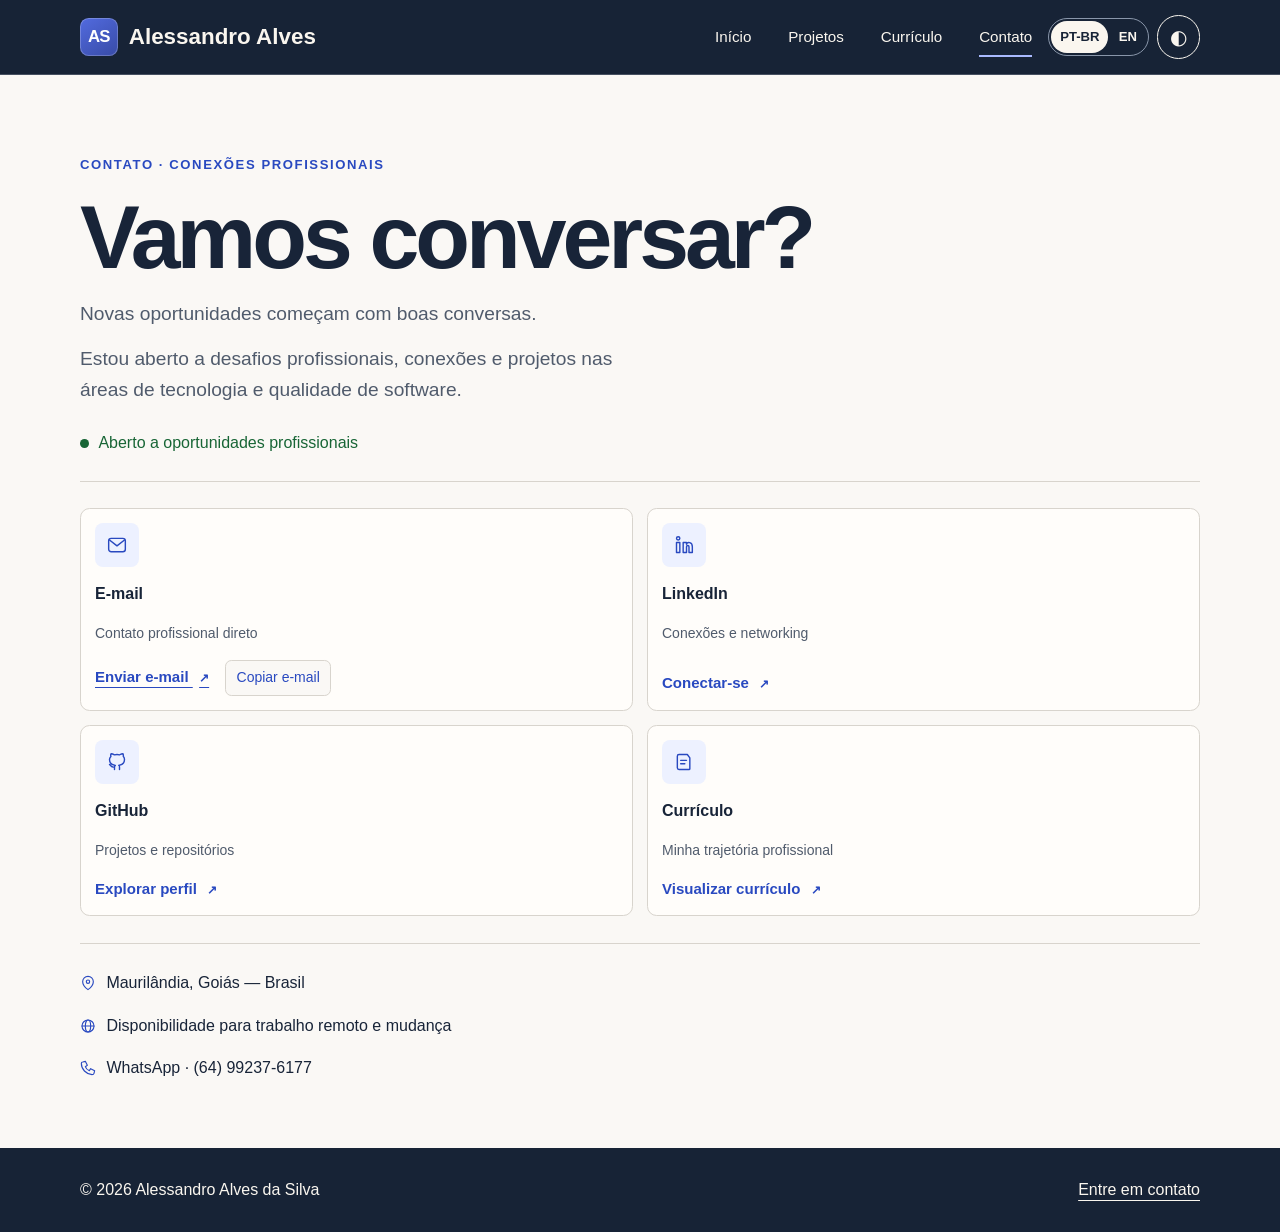
==== commit 286efbd6: "Atualiza navegação, galeria e contato" ====
--- a/contato_page.html
+++ b/contato_page.html
@@ -22,7 +22,6 @@
     <link href="css/portfolio.css" rel="stylesheet" />
     <script defer src="js/translations.js"></script>
     <link href="css/contact.css" rel="stylesheet" />
-    <script defer src="js/contact-translations.js"></script>
     <script defer src="js/i18n.js"></script>
     <script defer="" src="js/portfolio.js">
     </script>
@@ -81,7 +80,7 @@
             </p>
             <p class="contact-status">Aberto a oportunidades profissionais</p>
             <div class="contact-grid">
-                <a class="channel-card" href="mailto:alessandro.alves21017@outlook.com">
+                <div class="channel-card email-card">
                     <span class="channel-icon"><svg aria-hidden="true" focusable="false" viewBox="0 0 24 24" fill="none"
                             stroke="currentColor" stroke-width="1.7" stroke-linecap="round" stroke-linejoin="round">
                             <rect x="2" y="4" width="20" height="16" rx="3" />
@@ -89,8 +88,14 @@
                         </svg></span>
                     <strong>E-mail</strong>
                     <span class="channel-description">Contato profissional direto</span>
-                    <span class="channel-action">Enviar e-mail <span aria-hidden="true">↗</span></span>
-                </a>
+                    <div class="email-actions">
+                        <a class="channel-action" href="mailto:alessandro.alves21017@outlook.com">Enviar e-mail <span
+                                aria-hidden="true">↗</span></a>
+                        <button type="button" id="copy-email" hidden>Copiar e-mail</button>
+                    </div>
+                    <span id="copy-feedback" role="status"></span>
+                    <input id="manual-email" aria-label="E-mail" readonly hidden>
+                </div>
                 <a class="channel-card" href="https://www.linkedin.com/in/alessandro-alves-264b31196/">
                     <span class="channel-icon"><svg aria-hidden="true" focusable="false" viewBox="0 0 24 24" fill="none"
                             stroke="currentColor" stroke-width="1.7" stroke-linecap="round" stroke-linejoin="round">
--- a/css/portfolio.css
+++ b/css/portfolio.css
@@ -151,7 +151,13 @@
   background: #172336;
 }
 
-header {
+html {
+  scroll-padding-top: calc(var(--nav-height, 75px) + 0.75rem);
+}
+body > header {
+  position: sticky;
+  top: var(--header-top, 0px);
+  z-index: 4;
   border-bottom: 1px solid #465061;
 }
 
@@ -485,6 +491,49 @@
   border-radius: 0.25rem;
 }
 
+#project-viewer {
+  width: min(76rem, 96vw);
+  max-height: 94dvh;
+  padding: 0;
+  border: 1px solid var(--line);
+  border-radius: 0.7rem;
+  background: var(--card);
+  color: var(--ink);
+}
+#project-viewer::backdrop {
+  background: rgb(12 19 33 / 82%);
+}
+body:has(#project-viewer[open]) {
+  overflow: hidden;
+}
+.viewer-body {
+  display: grid;
+  gap: 0.65rem;
+  padding: clamp(0.75rem, 2vw, 1.25rem);
+}
+.viewer-body button {
+  padding: 0.4rem 0.85rem;
+  background: var(--paper);
+  border: 1px solid var(--line);
+  border-radius: 0.4rem;
+}
+.viewer-close {
+  justify-self: end;
+}
+.viewer-body img {
+  width: 100%;
+  height: min(65dvh, 52rem);
+  object-fit: contain;
+}
+.viewer-body figcaption {
+  margin-top: 0.5rem;
+}
+.viewer-controls:not([hidden]) {
+  display: flex;
+  gap: 1rem;
+  align-items: center;
+  justify-content: center;
+}
 .gallery {
   padding: 1rem;
   background: var(--card);
@@ -528,7 +577,7 @@
 
 .cv > nav {
   position: sticky;
-  top: 1rem;
+  top: calc(var(--nav-height, 75px) + 1rem);
   display: grid;
   gap: 0.25rem;
   padding: 0.45rem;
--- a/css/contact.css
+++ b/css/contact.css
@@ -62,6 +62,36 @@
   margin-left: 0.4rem;
   font-size: 0.8em;
 }
+.email-actions {
+  display: flex;
+  align-items: center;
+  flex-wrap: wrap;
+  gap: 0.5rem 1rem;
+  margin-top: auto;
+}
+.email-actions .channel-action {
+  margin: 0;
+}
+#copy-email {
+  border: 1px solid var(--line);
+  border-radius: 0.4rem;
+  padding: 0.35rem 0.65rem;
+  background: var(--paper);
+  color: var(--accent);
+  font-size: 0.875rem;
+}
+#copy-feedback {
+  font-size: 0.875rem;
+  color: var(--muted);
+}
+#copy-feedback:empty {
+  position: absolute;
+}
+#manual-email {
+  width: 100%;
+  padding: 0.4rem;
+  font: inherit;
+}
 .contact-details {
   display: grid;
   gap: 1rem;
